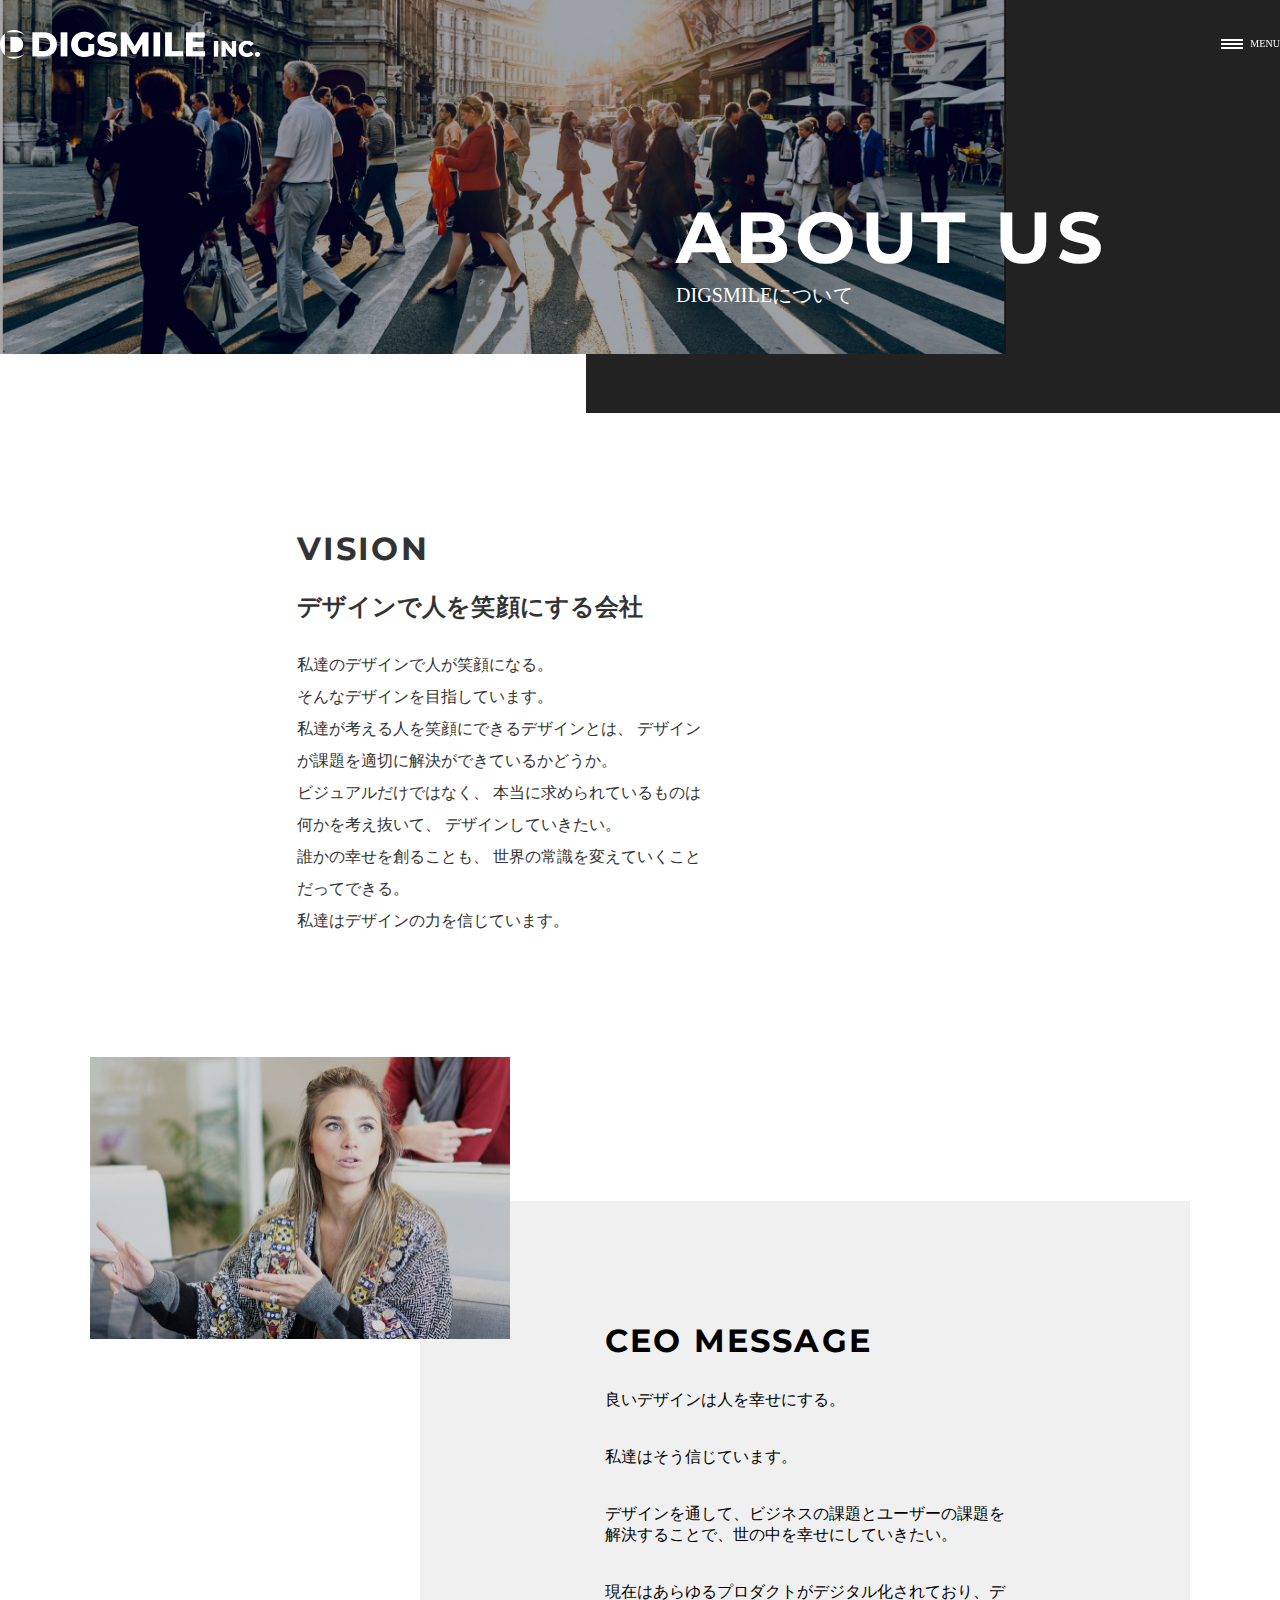
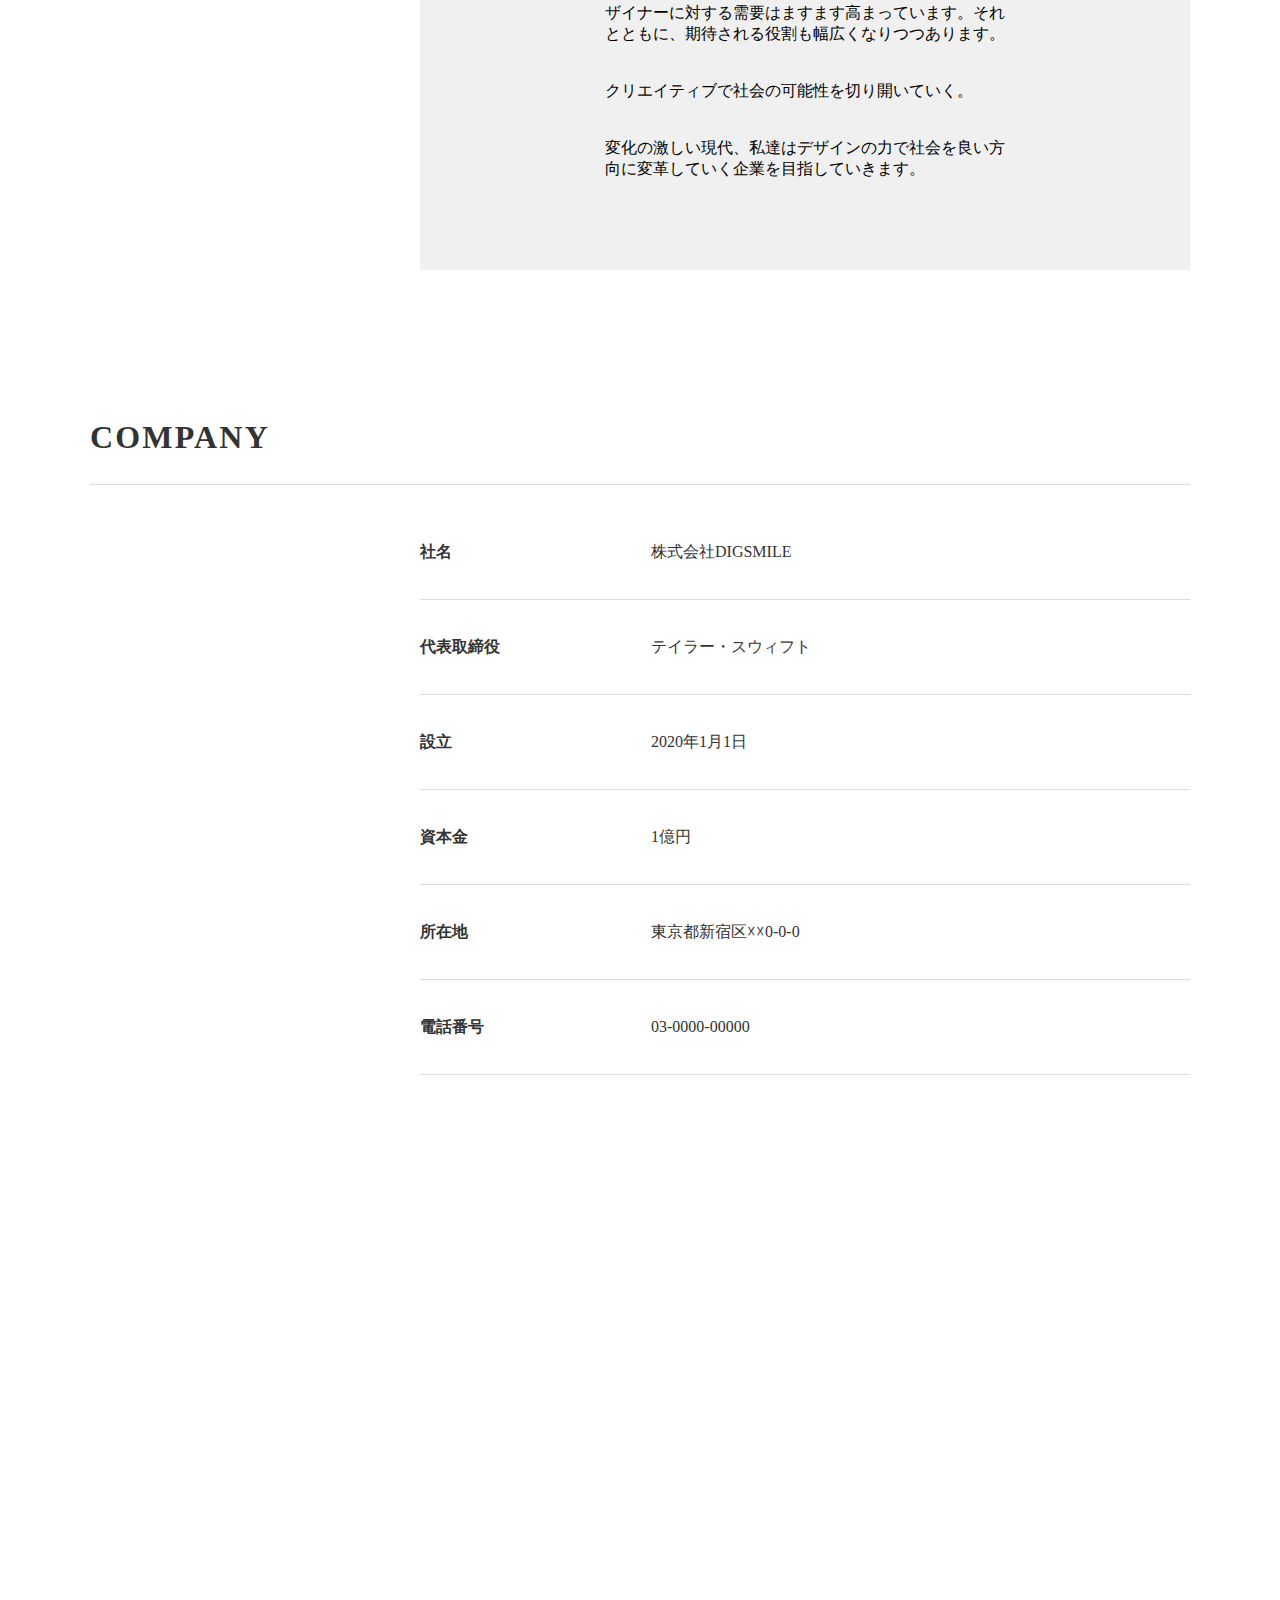
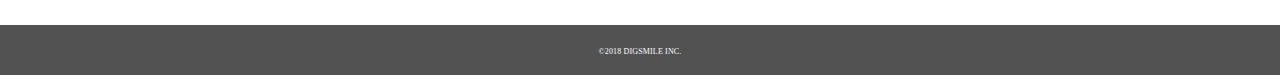
==== html/about.html @ 78038f66 "googlemap レスポンシブ 化" ====
<!DOCTYPE html>
<html lang="ja">
<head>
  <meta charset="UTF-8">
  <meta http-equiv="X-UA-Compatible" content="IE=edge">
  <meta name="viewport" content="width=device-width, initial-scale=1">
  <title>Portfolio_3 - About us</title>
  <link rel="preconnect" href="https://fonts.gstatic.com">
  <link href="https://fonts.googleapis.com/css2?family=Montserrat:wght@500;700;800&family=Noto+Sans&family=Noto+Sans+JP:wght@400;700&display=swap" rel="stylesheet">
  <link rel="stylesheet" href="https://unpkg.com/ress/dist/ress.min.css">
  <link rel="stylesheet" type="text/css" href="/css/style.css">
</head>
<body>
  <header class="header__wrapper">
    <div class="header__inner">
      <a href="#">
        <h1 class="header__logo">
          <img src="/img/site-logo@2x.png" alt="メインロゴの画像">
        </h1>
      </a>
      <!-- //header__logo -->
      <div class="menu__wrapper">
        <div class="menu">
          <span class="bar bar__top"></span>
          <span class="bar bar__mid"></span>
          <span class="bar bar__bottom"></span>
        </div>
        <!-- //menu -->
        <p class="menu__text">
          MENU
        </p>
        <!-- //menu__text -->
      </div>
      <!-- //menu__wrapper -->
      <nav class="header__nav">
        <div class="header__logo__img">
          <img src="/img/home_img/グループ 8@2x.png" alt="メインロゴの画像">
        </div>
        <!-- //header__logo__img -->
        <ul class="header__list">
          <li class="header__item"><a href="#">ABOUT US</a></li>
          <li class="header__item"><a href="#">WORKS</a></li>
          <li class="header__item"><a href="#">CULTURE</a></li>
          <li class="header__item"><a href="#">TOPICS</a></li>
          <li class="header__item"><a href="#">CONTACT</a></li>
        </ul>
        <!-- //header__list -->
      </nav>
      <!-- //header__nav -->
    </div>
    <!-- //header__inner -->
  </header>
  <!-- //header__wrapper -->
  <main class="main">
    <section class="section__wrapper ab__fv__wrapper" id="fv">
      <div class="fv__main__img about_main_img">
        <img src="/img/about_img/heading-img_1@2x.png" alt="サイトメインの画像">
      </div>
      <div class="fv__sub">
        <img src="/img/about_img/長方形 2@2x.png" alt="サイトサブの画像">
      </div>
      <div class="fv__catch about_catch_position">
        <h2 class="fv__catch__title">ABOUT US</h2>
        <p class="ab__fv__text">DIGSMILEについて</p>
      </div>
    </section>    <!-- container max-width: 1100px; -->
    <section class="section__wrapper" id="vision">
      <div class="container">
        <div class="vision__wrapper">
          <h3 class="vision__title">
            VISION
          </h3>
          <p class="vision__sub__title">
            デザインで人を笑顔にする会社
          </p>
          <p class="vision__text">
            私達のデザインで人が笑顔になる。
            <br>
            そんなデザインを目指しています。
            <br>
            私達が考える人を笑顔にできるデザインとは、
            デザインが課題を適切に解決ができているかどうか。
            <br>
            ビジュアルだけではなく、
            本当に求められているものは何かを考え抜いて、
            デザインしていきたい。
            <br>
            誰かの幸せを創ることも、
            世界の常識を変えていくことだってできる。
            <br>
            私達はデザインの力を信じています。
          </p>
        </div>
        
      </div>
    </section>
    <section class="section__wrapper" id="message">
      <div class="container">
        <div class="message__wrapper">
          <div class="ceo__wrapper">
            <div class="ceo__inner">
              <h3 class="content__title">CEO MESSAGE</h3>
              <p class="ceo__text">
                良いデザインは人を幸せにする。
                <br><br>
                <br>
                私達はそう信じています。
                <br><br>
                <br>
                デザインを通して、ビジネスの課題とユーザーの課題を解決することで、世の中を幸せにしていきたい。
                <br><br>
                <br>
                現在はあらゆるプロダクトがデジタル化されており、デザイナーに対する需要はますます高まっています。それとともに、期待される役割も幅広くなりつつあります。
                <br><br>
                <br>
                クリエイティブで社会の可能性を切り開いていく。
                <br><br>
                <br>
                変化の激しい現代、私達はデザインの力で社会を良い方向に変革していく企業を目指していきます。
              </p>
            </div>
            </div>
          <div class="message__img">
            <img src="/img/about_img/ceo-img@2x.png" alt="CEOの画像">
          </div>
        </div>
      </div>
    </section>
    <section class="section__wrapper" id="company">
      <div class="container">
        <div class="company__wrapper">
          <h3 class="company__main__title">COMPANY</h3>
          <dl class="company__list">
            <dt class="company__title">
              社名
            </dt>
            <dd class="company__text">
              株式会社DIGSMILE
            </dd>
            <dt class="company__title">
              代表取締役
            </dt>
            <dd class="company__text">
              テイラー・スウィフト
            </dd>
            <dt class="company__title">
              設立
            </dt>
            <dd class="company__text">
              2020年1月1日
            </dd>
            <dt class="company__title">
              資本金
            </dt>
            <dd class="company__text">
              1億円
            </dd>
            <dt class="company__title">
              所在地
            </dt>
            <dd class="company__text">
              東京都新宿区☓☓0-0-0
            </dd>
            <dt class="company__title">
              電話番号
            </dt>
            <dd class="company__text">
              03-0000-00000
            </dd>
          </dl>
          <!-- //company__list -->
          <div class="company__map">
            <iframe src="https://www.google.com/maps/embed?pb=!1m14!1m12!1m3!1d15947.501957430208!2d139.6895755585573!3d35.689782308641256!2m3!1f0!2f0!3f0!3m2!1i1024!2i768!4f13.1!5e0!3m2!1sja!2sjp!4v1616992074252!5m2!1sja!2sjp" width="1100" height="360" style="border:0;" allowfullscreen="" loading="lazy"></iframe>
          </div>
          <!-- //company__map -->
        </div>
        <!-- //company__wrapper -->
      </div>
    </section>
  </main>
  <!-- //main -->
  <footer class="footer">
    <p class="copyright">
      <small>&copy;2018 DIGSMILE INC.</small>
    </p>
  </footer>
  <!-- //footer -->
  <script src="https://ajax.googleapis.com/ajax/libs/jquery/3.4.1/jquery.min.js"></script>
  <script src="/js/script.js"></script>
</body>
</html>
---- css/style.css ----
@charset "UTF-8";
/*!
* ress.css • v3.0.1
* MIT License
* github.com/filipelinhares/ress
*/
html {
  box-sizing: border-box;
  -webkit-text-size-adjust: 100%;
  word-break: normal;
  tab-size: 4;
}

*, :after, :before {
  background-repeat: no-repeat;
  box-sizing: inherit;
}

:after, :before {
  text-decoration: inherit;
  vertical-align: inherit;
}

* {
  padding: 0;
  margin: 0;
}

hr {
  overflow: visible;
  height: 0;
}

details, main {
  display: block;
}

summary {
  display: list-item;
}

small {
  font-size: 80%;
}

[hidden] {
  display: none;
}

abbr[title] {
  border-bottom: none;
  text-decoration: underline;
  text-decoration: underline dotted;
}

a {
  background-color: transparent;
}

a:active, a:hover {
  outline-width: 0;
}

code, kbd, pre, samp {
  font-family: monospace,monospace;
}

pre {
  font-size: 1em;
}

b, strong {
  font-weight: bolder;
}

sub, sup {
  font-size: 75%;
  line-height: 0;
  position: relative;
  vertical-align: baseline;
}

sub {
  bottom: -.25em;
}

sup {
  top: -.5em;
}

input {
  border-radius: 0;
}

[disabled] {
  cursor: default;
}

[type=number]::-webkit-inner-spin-button, [type=number]::-webkit-outer-spin-button {
  height: auto;
}

[type=search] {
  -webkit-appearance: textfield;
  outline-offset: -2px;
}

[type=search]::-webkit-search-decoration {
  -webkit-appearance: none;
}

textarea {
  overflow: auto;
  resize: vertical;
}

button, input, optgroup, select, textarea {
  font: inherit;
}

optgroup {
  font-weight: 700;
}

button {
  overflow: visible;
}

button, select {
  text-transform: none;
}

[role=button], [type=button], [type=reset], [type=submit], button {
  cursor: pointer;
  color: inherit;
}

[type=button]::-moz-focus-inner, [type=reset]::-moz-focus-inner, [type=submit]::-moz-focus-inner, button::-moz-focus-inner {
  border-style: none;
  padding: 0;
}

[type=button]::-moz-focus-inner, [type=reset]::-moz-focus-inner, [type=submit]::-moz-focus-inner, button:-moz-focusring {
  outline: 1px dotted ButtonText;
}

[type=reset], [type=submit], button, html [type=button] {
  -webkit-appearance: button;
}

button, input, select, textarea {
  background-color: transparent;
  border-style: none;
}

select {
  -moz-appearance: none;
  -webkit-appearance: none;
}

select::-ms-expand {
  display: none;
}

select::-ms-value {
  color: currentColor;
}

legend {
  border: 0;
  color: inherit;
  display: table;
  white-space: normal;
  max-width: 100%;
}

::-webkit-file-upload-button {
  -webkit-appearance: button;
  color: inherit;
  font: inherit;
}

img {
  border-style: none;
}

progress {
  vertical-align: baseline;
}

@media screen {
  [hidden~=screen] {
    display: inherit;
  }
  [hidden~=screen]:not(:active):not(:focus):not(:target) {
    position: absolute !important;
    clip: rect(0 0 0 0) !important;
  }
}

[aria-busy=true] {
  cursor: progress;
}

[aria-controls] {
  cursor: pointer;
}

[aria-disabled] {
  cursor: default;
}

html, body {
  font-size: 100%;
}

a {
  color: #000;
  text-decoration: none;
}

img {
  vertical-align: top;
}

.container {
  max-width: 1100px;
  margin: 0 auto;
}

.section__wrapper {
  position: relative;
}

.btn__img {
  width: 160px;
  height: auto;
}

.btn__img img {
  max-width: 100%;
}

.color__wrapper {
  background-color: #F0F0F0;
}

/* Home Page */
.header__wrapper {
  position: fixed;
  z-index: 3;
  width: 100vw;
  padding: 30px 0;
}

.header__inner {
  display: flex;
  justify-content: space-between;
  align-items: center;
  max-width: 1324px;
  margin: 0 auto;
}

.header__logo {
  width: 260px;
  height: auto;
  display: flex;
}

.header__logo img {
  max-width: 100%;
  object-fit: cover;
}

.fv__text__1 {
  margin-bottom: 8px;
}

.fv__text__2 {
  margin-bottom: 10px;
}

.header__nav {
  display: none;
}

.menu__wrapper {
  display: flex;
  align-items: center;
}

/* ハンバーガーメニュー
--------------------------- */
.menu {
  width: 1.375rem;
  height: 0.625rem;
  position: relative;
  z-index: 3;
  border: none;
  margin-right: 7px;
}

.bar {
  width: 100%;
  height: 2px;
  display: block;
  position: absolute;
  left: 50%;
  transform: translateX(-50%);
  background-color: #fff;
}

.bar__top {
  top: 0px;
}

.bar__mid {
  top: 50%;
  transform: translate(-50%, -50%);
}

.bar__bottom {
  bottom: 0px;
}

.menu__text {
  font-size: 0.625rem;
  color: #fff;
}

/* ハンバーガーメニューの閉じる挙動
------------------------------------------- */
.menu.close .bar__top {
  transform: translate(-50%, 10px) rotate(45deg);
  transition: transform .3s;
}

.menu.close .bar__mid {
  opacity: 0;
  transition: opacity .3s;
}

.menu.close .bar__bottom {
  transform: translate(-50%, -13px) rotate(-45deg);
  transition: transform .3s;
}

/* ------------------------------
SP画面
------------------------------- */
/* font
----------------------------------- */
.menu__text {
  font-family: Montserrat ExtraBold;
  font-size: 10px;
  line-height: 1;
  letter-spacing: 0.005em;
}

@media screen and (max-width: 768px) {
  .header__inner {
    max-width: 708px;
  }
  .header__logo {
    width: 189px;
    height: auto;
    display: flex;
  }
  .header__logo img {
    max-width: 100%;
    object-fit: cover;
  }
}

.fv__wrapper {
  position: relative;
  z-index: 1;
  height: 740px;
}

.fv__main__img {
  position: absolute;
  top: 0;
  left: 0;
  width: 78.6%;
}

.fv__main__img img {
  max-width: 100%;
}

.fv__sub__img {
  width: 54.2%;
  height: 740px;
  margin-left: auto;
}

.fv__sub__img img {
  max-width: 100%;
  height: 100%;
  object-fit: cover;
}

.fv__catch {
  position: absolute;
  top: 22%;
  right: 13.5%;
  color: #FFFFFF;
}

/* font
------------------------ */
.fv__text__1 {
  font-family: 游ゴシック体;
}

.fv__text__2 {
  font-family: Montserrat;
}

.fv__text__1,
.fv__text__2 {
  font-size: 20px;
  font-weight: bold;
  line-height: 0.85;
  letter-spacing: 0em;
}

.fv__catch__title {
  font-size: 72px;
  font-weight: Bold;
  line-height: 1.19444;
  letter-spacing: 0em;
  font-family: 'Montserrat', sans-serif;
}

.about__wrapper {
  height: 627px;
}

.about__main__view {
  position: relative;
  /* section__wrapper 起点 */
  position: absolute;
  top: 120px;
  z-index: 1;
}

.about__inner {
  /* .about__main__viewのrelative 起点 */
  position: absolute;
  top: 110px;
  left: 50px;
  z-index: 1;
  max-width: 590px;
  height: 387px;
  background-color: #FFFFFF;
  opacity: .95;
}

.about__title {
  margin-left: 30px;
}

.btn__about {
  margin-left: 30px;
}

.about__img {
  max-width: 1100px;
  height: auto;
}

.about__img img {
  width: 100%;
  object-fit: cover;
}

.about__text {
  padding: 30px;
}

/* font
------------------------- */
.about__title {
  font-family: Montserrat;
  font-size: 32px;
  font-weight: bold;
  line-height: 2.9375;
  letter-spacing: 0.068em;
}

.about__text {
  font-family: Noto Sans JP;
  font-size: 16px;
  line-height: 2;
  letter-spacing: 0em;
}

.content__title {
  margin-bottom: 30px;
}

.content__wrapper {
  display: flex;
  flex-wrap: wrap;
  align-items: center;
  justify-content: space-between;
}

.content__inner {
  margin: 180px 0 60px;
}

.content__img {
  width: 520px;
  height: auto;
}

.content__img img {
  max-width: 100%;
}

.content__text {
  padding: 30px 0;
}

/* font
------------------------- */
.content__inner {
  color: #333333;
}

.content__title {
  font-family: Montserrat;
  font-size: 32px;
  font-weight: bold;
  line-height: 1.21875;
  letter-spacing: 0.068em;
}

.content__text {
  font-family: 游ゴシック体;
  font-size: 16px;
  line-height: 1;
  letter-spacing: 0em;
}

.topics__wrapper {
  display: flex;
  flex-direction: column;
  padding: 60px 0;
}

.topic__title {
  margin-bottom: 16px;
}

.topic__list {
  min-width: 700px;
  margin-left: auto;
}

.topic__day {
  padding-top: 16px;
}

.topic__text {
  padding: 12px 0 12px;
  margin-bottom: 16px;
  border-bottom: #DDDDDD 1px solid;
}

.btn__topic {
  padding-top: 14px;
  margin-left: auto;
}

/* font
------------------------ */
.topic__day {
  font-family: Montserrat Medium;
  font-size: 10px;
  font-weight: bold;
  line-height: 1;
  letter-spacing: 0.015em;
  color: #CECECE;
}

.topic__text {
  font-family: 游ゴシック体;
  font-size: 14px;
  font-weight: bold;
  line-height: 1;
  letter-spacing: 0.004em;
  color: #333333;
}

.contact__inner {
  display: flex;
  flex-wrap: wrap;
  align-items: center;
  justify-content: space-between;
  padding: 60px 0 120px;
}

.contact__lead {
  max-width: 440px;
}

.contact__img {
  width: 580px;
  height: auto;
}

.contact__img img {
  max-width: 100%;
  object-fit: cover;
}

.btn__contact {
  margin-top: 30px;
}

/* font
----------------------- */
.contact__text {
  font-family: 游ゴシック体 Medium;
  font-size: 16px;
  line-height: 2;
  letter-spacing: 0em;
}

.footer {
  background-color: #525252;
  text-align: center;
}

.copyright {
  padding: 21px 0 19px;
}

/* font
----------------- */
.copyright {
  font-family: Montserrat Medium;
  font-size: 10px;
  line-height: 1;
  letter-spacing: 0.015em;
  color: #FFFFFF;
}

/* About Page */
.about_catch_position {
  margin-top: 11.46vh;
}

.about_main_img {
  max-width: 1100px;
  height: auto;
}

.about_main_img img {
  max-width: 100%;
  object-fit: cover;
}

.fv__sub {
  width: 54.2%;
  height: auto;
  margin-left: auto;
}

.fv__sub img {
  max-width: 100%;
  object-fit: cover;
}

.ab__fv__text {
  margin-top: 5px;
}

.company__map {
  position: relative;
  padding-bottom: 32.73%;
  padding-top: 30px;
  margin: 0 30px;
  height: 0;
  overflow: hidden;
}

.company__map iframe,
.company__map object,
.company__map embed {
  position: absolute;
  top: 0;
  left: 0;
  width: 100%;
  height: 100%;
}

@media screen and (max-width: 768px) {
  .about_catch_position {
    margin-top: 0;
    top: 35.8%;
    right: 12.8%;
  }
  .about_main_img {
    width: 587px;
  }
  .about_main_img img {
    max-width: 100%;
    height: 529px;
    object-fit: cover;
    object-position: 45%;
  }
  .fv__sub {
    width: 52.9%;
    height: auto;
    margin-left: auto;
  }
  .fv__sub img {
    max-width: 100%;
    height: 615px;
    object-fit: cover;
  }
  .company__map {
    padding-bottom: 24.04%;
  }
}

/* font
----------------------------- */
.fv__catch__title {
  font-family: 'Montserrat', sans-serif;
  font-size: 72px;
  font-weight: Bold;
  line-height: 1.19444;
  letter-spacing: 0.063em;
}

.ab__fv__text {
  font-family: Noto Sans JP Bold;
  font-size: 20px;
  line-height: 1;
  letter-spacing: 0.005em;
}

@media screen and (max-width: 768px) {
  .fv__catch__title {
    font-family: 'Montserrat', sans-serif;
    font-size: 52px;
    font-weight: Bold;
    line-height: 1.65385;
    letter-spacing: 0.063em;
  }
  .ab__fv__text {
    font-family: Noto Sans JP Bold;
    font-size: 16px;
    line-height: 1;
    letter-spacing: 0.005em;
  }
}

.vision__wrapper {
  max-width: 415px;
  padding: 120px 0;
  margin-left: 16.143vw;
}

.vision__title {
  margin-bottom: 30px;
}

.vision__sub__title {
  margin-bottom: 30px;
}

/* font
----------------------------- */
.vision__title {
  font-family: Montserrat;
  font-size: 32px;
  font-weight: bold;
  line-height: 1;
  letter-spacing: 0.068em;
  color: #333333;
}

.vision__sub__title {
  font-family: 游ゴシック体;
  font-size: 24px;
  font-weight: bold;
  line-height: 1;
  letter-spacing: 0.005em;
  color: #333333;
}

.vision__text {
  font-family: Noto Sans JP Bold;
  font-size: 16px;
  line-height: 2;
  letter-spacing: 0em;
  color: #333333;
}

.message__wrapper {
  display: flex;
  justify-content: flex-end;
  position: relative;
  padding: 144px 0 120px;
}

.ceo__wrapper {
  width: 770px;
  background-color: #F0F0F0;
  padding: 120px 0 90px;
}

.ceo__inner {
  width: 400px;
  margin: 0 auto;
}

.message__img {
  position: absolute;
  top: 0;
  left: 0;
  width: 420px;
}

.message__img img {
  max-width: 100%;
}

/* font
-------------------- */
.company__wrapper {
  display: flex;
  flex-direction: column;
  padding-bottom: 120px;
}

.company__main__title {
  margin-bottom: 20px;
  border-bottom: 1px solid #DDDDDD;
}

.company__list {
  display: flex;
  flex-wrap: wrap;
  align-items: center;
  max-width: 70%;
  margin-left: 30%;
}

.company__title {
  width: 30%;
}

.company__text {
  width: 70%;
}

.company__text,
.company__title {
  border-bottom: 1px solid #DDDDDD;
}

.company__map {
  margin-top: 40px;
}

/* font
----------------------- */
.company__main__title {
  font-family: Montserrat ExtraBold;
  font-size: 32px;
  line-height: 2.9375;
  letter-spacing: 0.068em;
  color: #333333;
}

.company__title {
  font-family: 游ゴシック体;
  font-size: 16px;
  font-weight: bold;
  line-height: 5.875;
  letter-spacing: 0em;
  color: #333333;
}

.company__text {
  font-family: 游ゴシック体;
  font-size: 16px;
  line-height: 5.875;
  letter-spacing: 0em;
  color: #333333;
}

.contact__form__wrapper {
  padding: 120px 0;
}

.contact__form__inner {
  max-width: 700px;
  margin: 0 auto;
}

.contact__form__text {
  margin-bottom: 55px;
}

.radio__main__title {
  display: block;
  margin-bottom: 20px;
}

.radio__item {
  margin-right: 50px;
}

.radio__check {
  margin-right: 10px;
}

.form__controll {
  margin-top: 45px;
}

.form__text,
.form__textarea {
  width: 100%;
  margin-top: 10px;
  border: 1px solid #333333;
}

.form__text {
  padding: 8px;
}

.form__textarea {
  padding: 9px;
  resize: none;
}

.privacy__check__wrapper {
  display: flex;
  align-items: center;
  justify-content: center;
  margin: 43px 0 40px;
}

.praivacy__lead {
  border: 1px solid #333333;
  height: 252px;
  overflow: scroll;
  padding: 10px;
  margin-top: 10px;
}

.privacy__check {
  margin-left: 10px;
}

.btn {
  display: block;
  width: 160px;
  margin: 0 auto;
  background-color: #000000;
}

.badge {
  padding: 3px 5px;
  margin-left: 10px;
  background-color: #333333;
}

/* font
------------------------- */
.contact__form__text {
  font-family: Noto Sans JP;
  font-size: 16px;
  line-height: 1.5;
  letter-spacing: 0.004em;
  color: #333333;
}

.radio__title {
  font-family: 游ゴシック体 Medium;
  font-size: 16px;
  line-height: 1;
  letter-spacing: 0.016em;
  color: #333333;
}

.radio__main__title,
.form__title {
  font-family: Noto Sans JP Bold;
  font-size: 16px;
  line-height: 1;
  letter-spacing: 0.004em;
  color: #333333;
}

.privacy__title {
  font-family: Montserrat ExtraBold;
  font-size: 16px;
  line-height: 1;
  letter-spacing: 0.004em;
}

.form__text,
.form__textarea {
  font-family: Noto Sans JP;
  font-size: 16px;
  line-height: 1;
  letter-spacing: 0.004em;
  color: #333333;
}

.form__btn {
  font-family: Montserrat Medium;
  font-size: 14px;
  font-weight: bold;
  line-height: 2.28571;
  letter-spacing: 0.015em;
  color: #FFFFFF;
}

.badge {
  font-family: Noto Sans JP Bold;
  font-size: 12px;
  line-height: 1;
  letter-spacing: 0.004em;
  color: #FFFFFF;
}

@media screen and (max-width: 768px) {
  .contact_main_img {
    width: 578px;
    height: auto;
  }
  .contact_main_img img {
    max-width: 100%;
    height: 529px;
    object-fit: cover;
    object-position: 47%;
  }
}
/*# sourceMappingURL=style.css.map */
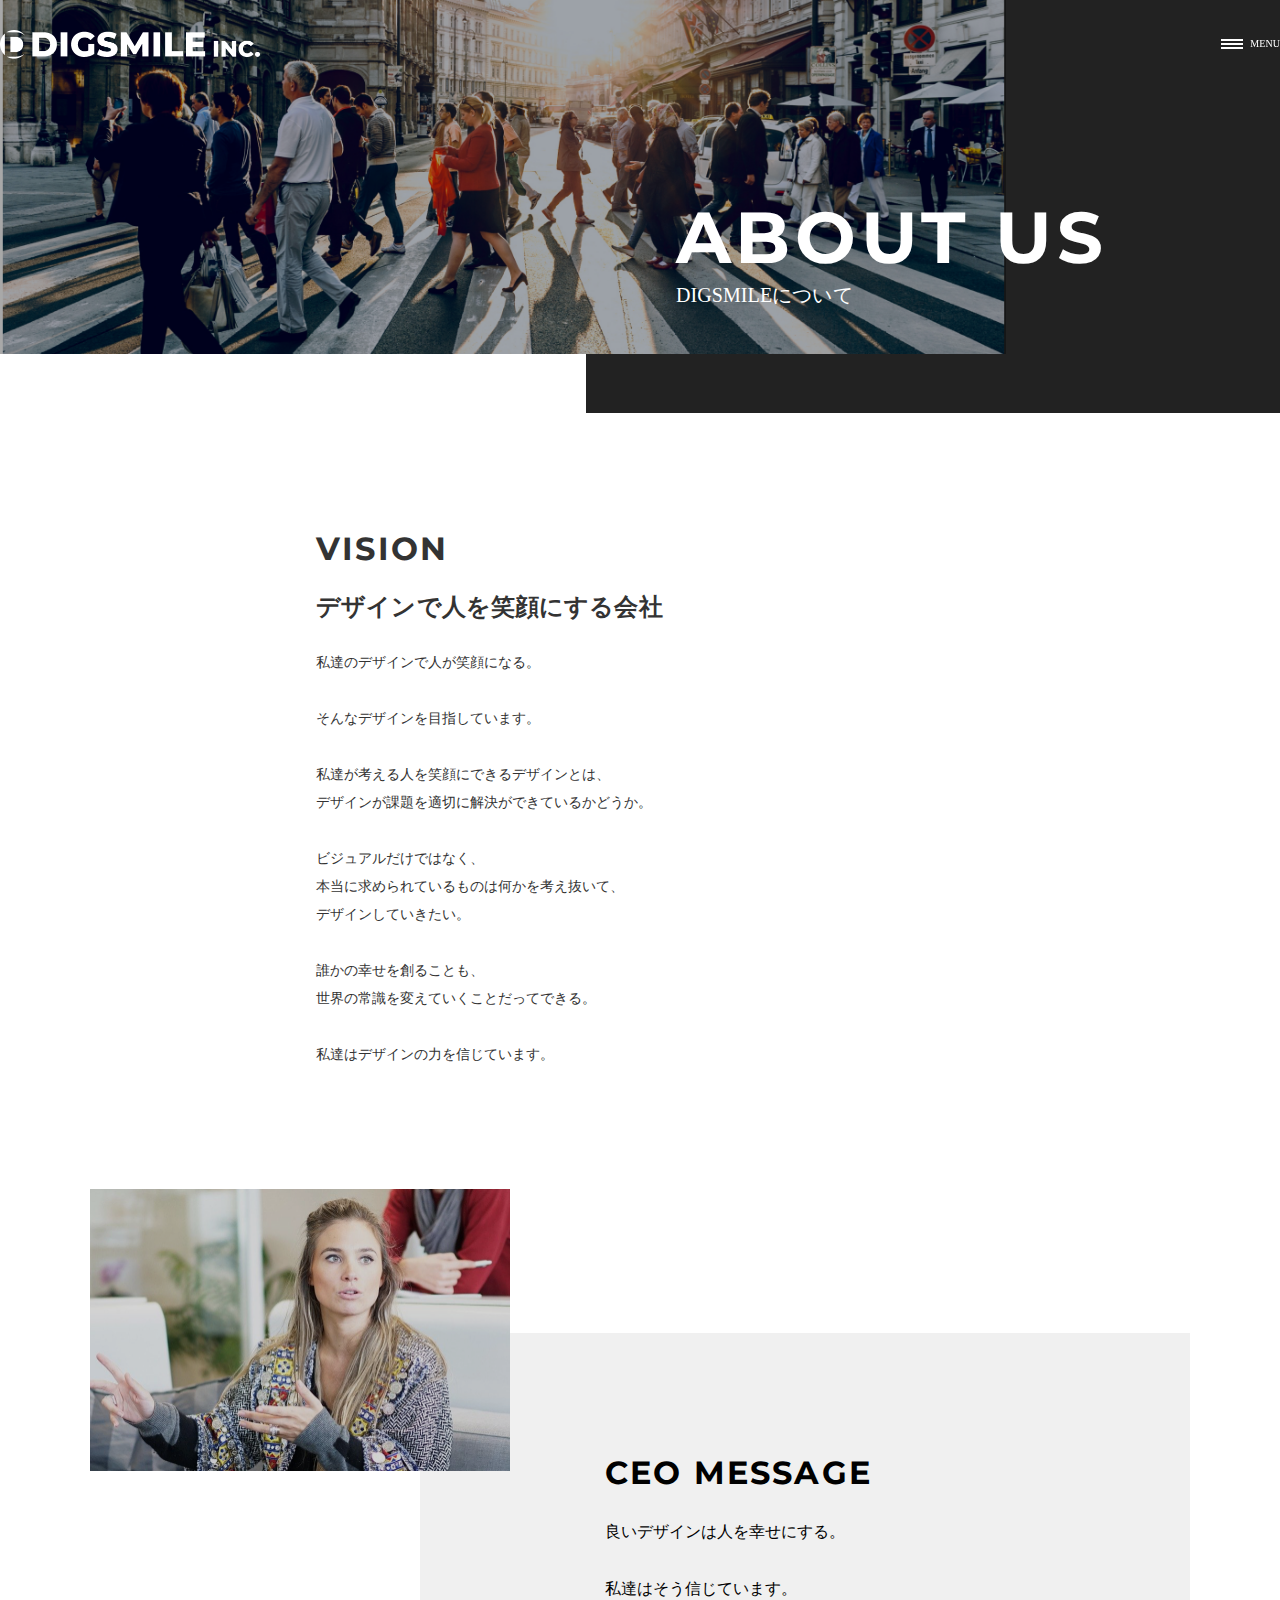
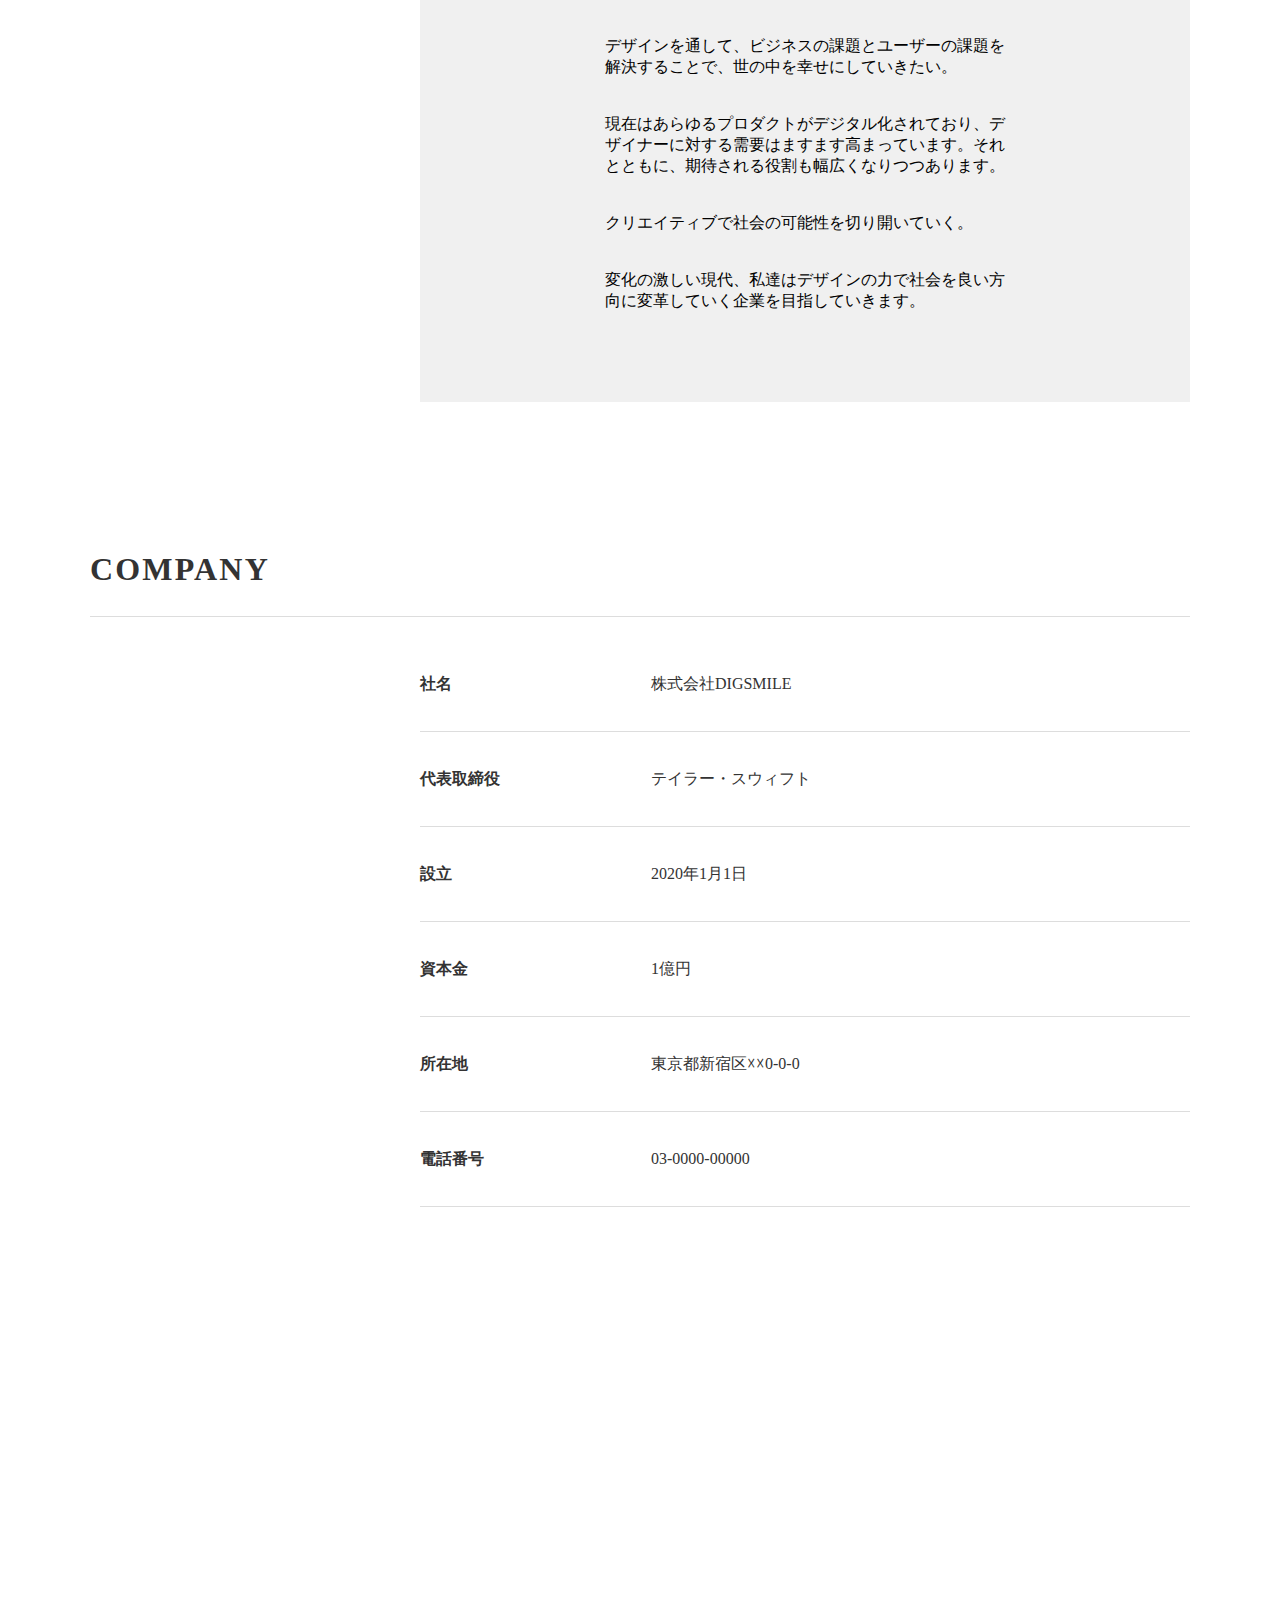
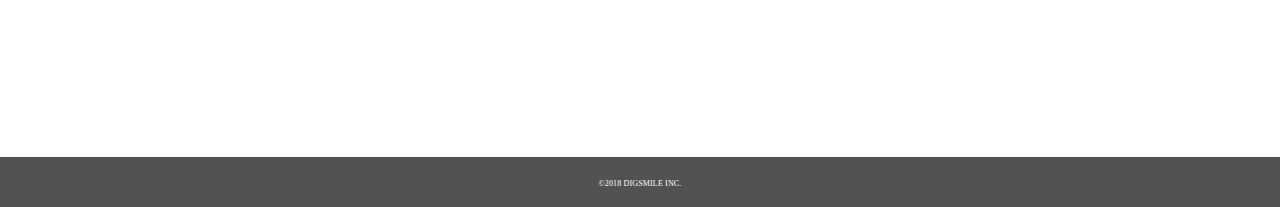
==== commit b9c8a5d4: "_abouVision.scss のレスポンシブ 化" ====
--- a/html/about.html
+++ b/html/about.html
@@ -75,19 +75,19 @@
           </p>
           <p class="vision__text">
             私達のデザインで人が笑顔になる。
-            <br>
+            <br><br>
             そんなデザインを目指しています。
-            <br>
-            私達が考える人を笑顔にできるデザインとは、
+            <br><br>
+            私達が考える人を笑顔にできるデザインとは、<br>
             デザインが課題を適切に解決ができているかどうか。
-            <br>
-            ビジュアルだけではなく、
-            本当に求められているものは何かを考え抜いて、
+            <br><br>
+            ビジュアルだけではなく、<br>
+            本当に求められているものは何かを考え抜いて、<br>
             デザインしていきたい。
-            <br>
-            誰かの幸せを創ることも、
+            <br><br>
+            誰かの幸せを創ることも、<br>
             世界の常識を変えていくことだってできる。
-            <br>
+            <br><br>
             私達はデザインの力を信じています。
           </p>
         </div>
--- a/css/style.css
+++ b/css/style.css
@@ -765,7 +765,7 @@
 .vision__wrapper {
   max-width: 415px;
   padding: 120px 0;
-  margin-left: 16.143vw;
+  margin-left: 20.55%;
 }
 
 .vision__title {
@@ -774,6 +774,12 @@
 
 .vision__sub__title {
   margin-bottom: 30px;
+}
+
+@media screen and (max-width: 768px) {
+  .vision__wrapper {
+    margin-left: 19.54%;
+  }
 }
 
 /* font
@@ -798,7 +804,7 @@
 
 .vision__text {
   font-family: Noto Sans JP Bold;
-  font-size: 16px;
+  font-size: 14px;
   line-height: 2;
   letter-spacing: 0em;
   color: #333333;
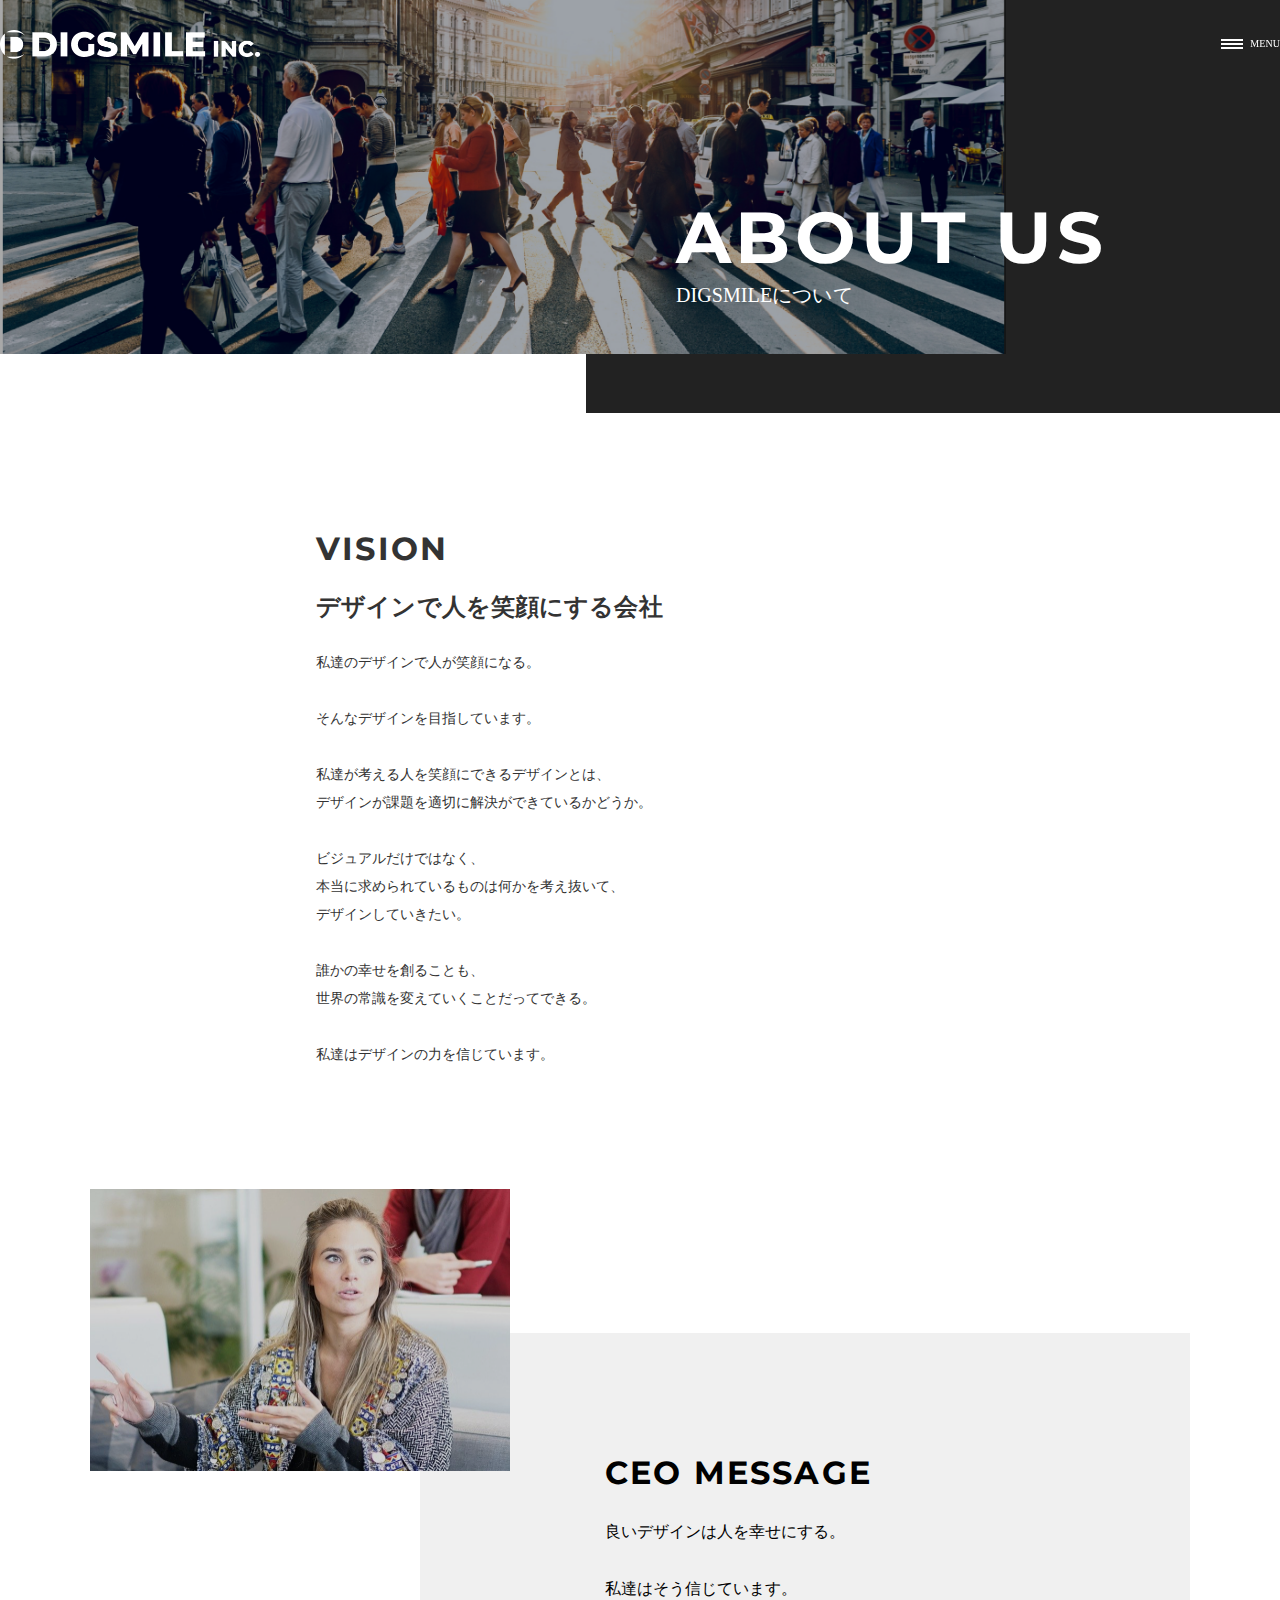
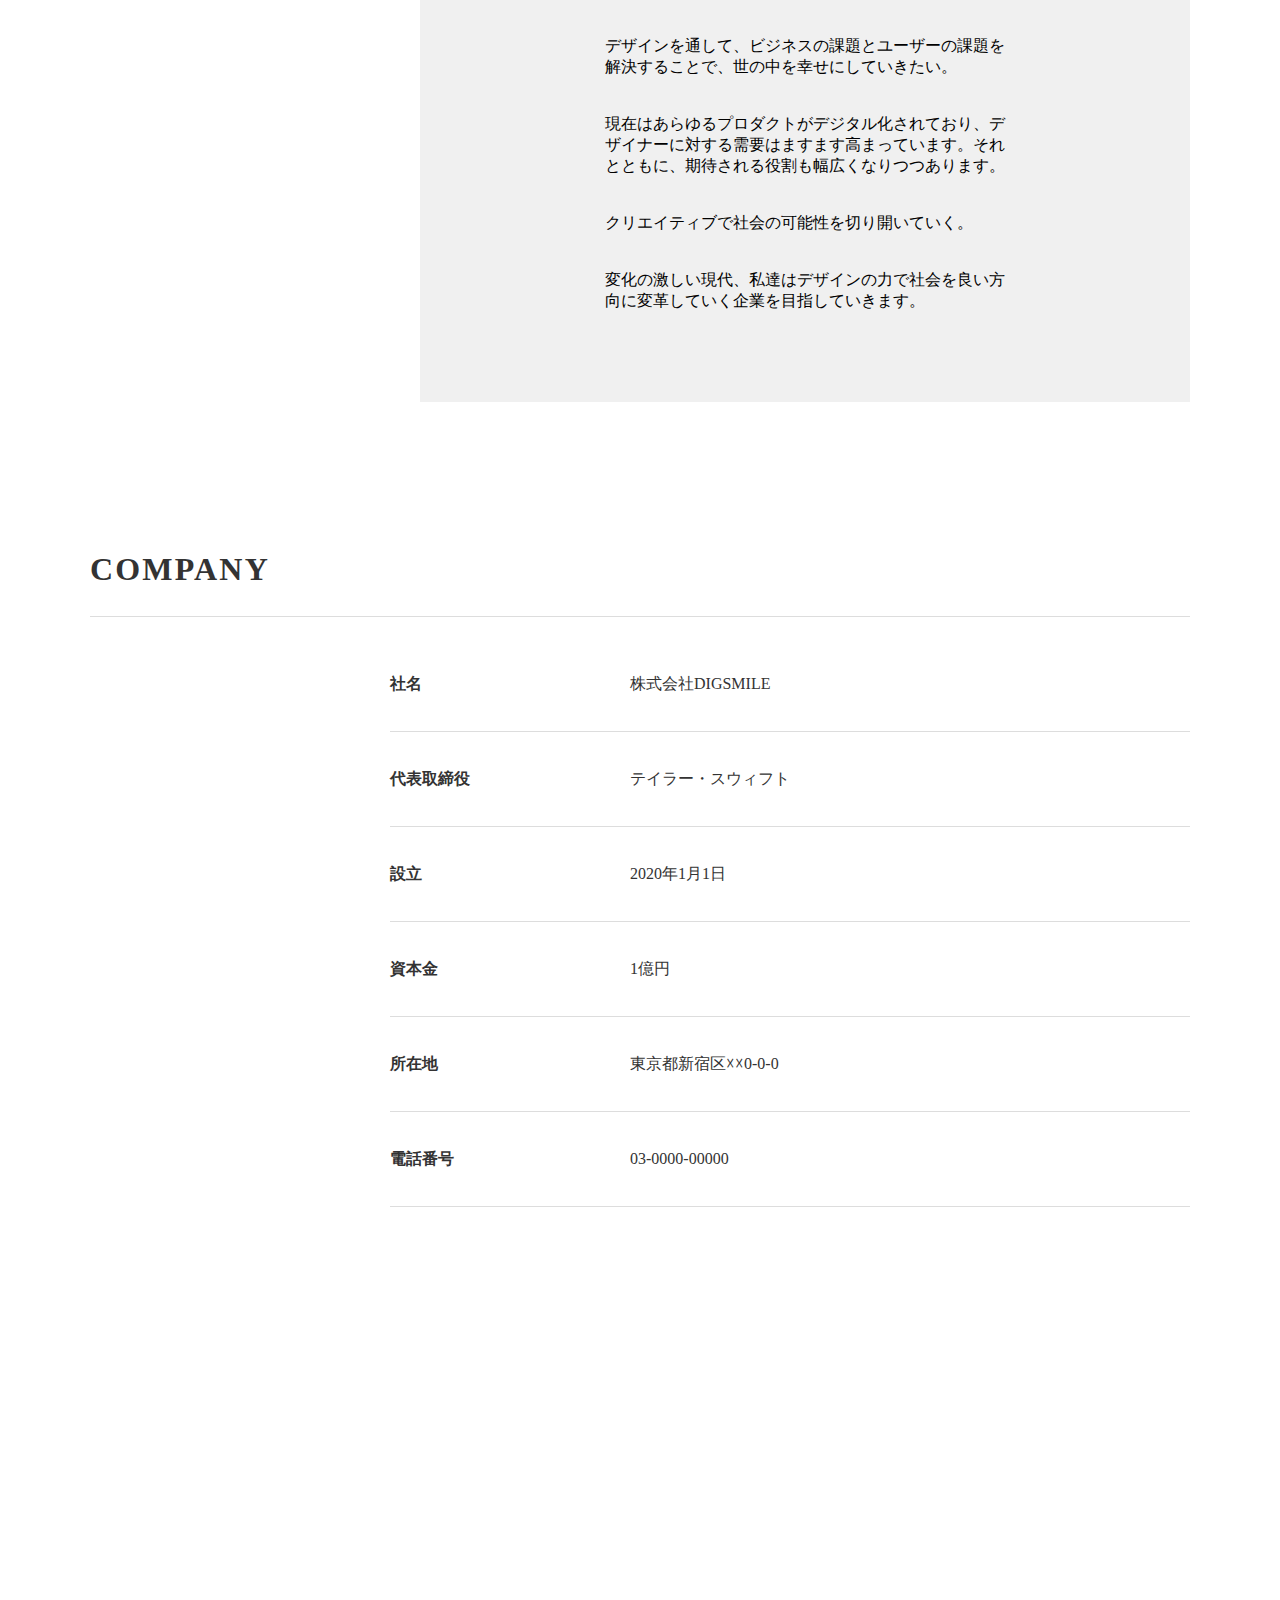
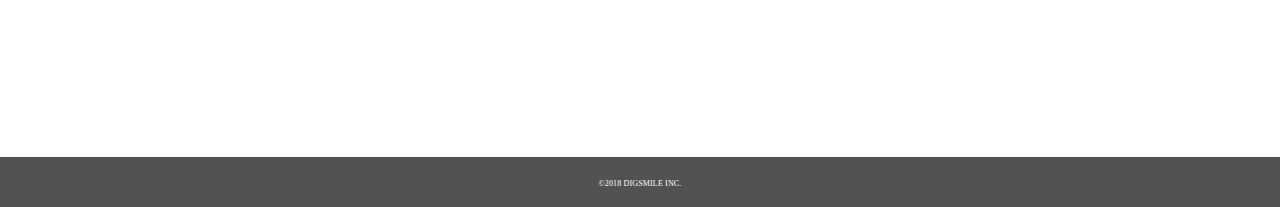
==== commit 7edd3d29: "index.html  修正" ====
--- a/html/about.html
+++ b/html/about.html
@@ -60,7 +60,7 @@
         <img src="/img/about_img/長方形 2@2x.png" alt="サイトサブの画像">
       </div>
       <div class="fv__catch about_catch_position">
-        <h2 class="fv__catch__title">ABOUT US</h2>
+        <h2 class="fv__catch__title fv__catch__about">ABOUT US</h2>
         <p class="ab__fv__text">DIGSMILEについて</p>
       </div>
     </section>    <!-- container max-width: 1100px; -->
--- a/css/style.css
+++ b/css/style.css
@@ -245,6 +245,13 @@
   background-color: #F0F0F0;
 }
 
+@media screen and (max-width: 768px) {
+  .container {
+    max-width: 708px;
+    margin: 0 auto;
+  }
+}
+
 /* Home Page */
 .header__wrapper {
   position: fixed;
@@ -383,10 +390,12 @@
   top: 0;
   left: 0;
   width: 78.6%;
+  height: auto;
 }
 
 .fv__main__img img {
   max-width: 100%;
+  object-fit: cover;
 }
 
 .fv__sub__img {
@@ -406,6 +415,40 @@
   top: 22%;
   right: 13.5%;
   color: #FFFFFF;
+}
+
+/* --------------------------------------
+レスポンシブ max-width: 768px; 
+----------------------------------------*/
+@media screen and (max-width: 768px) {
+  .fv__main__img {
+    position: absolute;
+    top: 0;
+    left: 0;
+    width: 600px;
+    height: auto;
+  }
+  .fv__main__img img {
+    max-width: 100%;
+    height: 890px;
+    object-fit: cover;
+  }
+  .fv__sub__img {
+    width: 562px;
+    height: auto;
+    margin-left: auto;
+  }
+  .fv__sub__img img {
+    max-width: 100%;
+    height: 1024px;
+    object-fit: cover;
+  }
+  .fv__catch__home {
+    position: absolute;
+    top: 333px;
+    right: 80px;
+    color: #FFFFFF;
+  }
 }
 
 /* font
@@ -432,6 +475,18 @@
   line-height: 1.19444;
   letter-spacing: 0em;
   font-family: 'Montserrat', sans-serif;
+}
+
+/* --------------------------------------
+レスポンシブ max-width: 768px; 
+----------------------------------------*/
+@media screen and (max-width: 768px) {
+  .catch__home__title {
+    font-size: 56px;
+    font-weight: Bold;
+    line-height: 0.94643;
+    letter-spacing: 0.063em;
+  }
 }
 
 .about__wrapper {
@@ -480,6 +535,19 @@
   padding: 30px;
 }
 
+/* --------------------------------------
+レスポンシブ max-width: 768px; 
+----------------------------------------*/
+@media screen and (max-width: 768px) {
+  .about__main__view {
+    position: relative;
+    /* section__wrapper 起点 */
+    position: absolute;
+    top: 120px;
+    z-index: 1;
+  }
+}
+
 /* font
 ------------------------- */
 .about__title {
@@ -506,10 +574,11 @@
   flex-wrap: wrap;
   align-items: center;
   justify-content: space-between;
+  padding-top: 180px;
 }
 
 .content__inner {
-  margin: 180px 0 60px;
+  margin-bottom: 60px;
 }
 
 .content__img {
@@ -553,7 +622,7 @@
 }
 
 .topic__title {
-  margin-bottom: 16px;
+  margin-bottom: 30px;
 }
 
 .topic__list {
@@ -561,18 +630,13 @@
   margin-left: auto;
 }
 
-.topic__day {
-  padding-top: 16px;
-}
-
 .topic__text {
   padding: 12px 0 12px;
-  margin-bottom: 16px;
+  margin-bottom: 30px;
   border-bottom: #DDDDDD 1px solid;
 }
 
 .btn__topic {
-  padding-top: 14px;
   margin-left: auto;
 }
 
@@ -684,7 +748,6 @@
   position: relative;
   padding-bottom: 32.73%;
   padding-top: 30px;
-  margin: 0 30px;
   height: 0;
   overflow: hidden;
 }
@@ -731,7 +794,7 @@
 
 /* font
 ----------------------------- */
-.fv__catch__title {
+.fv__catch__about {
   font-family: 'Montserrat', sans-serif;
   font-size: 72px;
   font-weight: Bold;
@@ -747,7 +810,7 @@
 }
 
 @media screen and (max-width: 768px) {
-  .fv__catch__title {
+  .fv__catch__about {
     font-family: 'Montserrat', sans-serif;
     font-size: 52px;
     font-weight: Bold;
@@ -778,7 +841,7 @@
 
 @media screen and (max-width: 768px) {
   .vision__wrapper {
-    margin-left: 19.54%;
+    margin-left: 16.95%;
   }
 }
 
@@ -833,14 +896,34 @@
   top: 0;
   left: 0;
   width: 420px;
+  height: auto;
 }
 
 .message__img img {
   max-width: 100%;
 }
 
-/* font
--------------------- */
+@media screen and (max-width: 768px) {
+  .message__img {
+    position: absolute;
+    top: 0;
+    left: 0;
+    width: 320px;
+    height: auto;
+  }
+  .message__img img {
+    max-width: 100%;
+  }
+  .ceo__wrapper {
+    max-width: 494px;
+    padding: 109px 0 78px;
+  }
+  .ceo__inner {
+    max-width: 415px;
+    margin: 0 auto;
+  }
+}
+
 .company__wrapper {
   display: flex;
   flex-direction: column;
@@ -856,8 +939,8 @@
   display: flex;
   flex-wrap: wrap;
   align-items: center;
-  max-width: 70%;
-  margin-left: 30%;
+  max-width: 800px;
+  margin-left: auto;
 }
 
 .company__title {
@@ -875,6 +958,15 @@
 
 .company__map {
   margin-top: 40px;
+}
+
+@media screen and (max-width: 768px) {
+  .company__wrapper {
+    padding: 80px 0;
+  }
+  .company__list {
+    max-width: 678px;
+  }
 }
 
 /* font
@@ -904,6 +996,18 @@
   color: #333333;
 }
 
+/* --------------------------------------
+レスポンシブ max-width: 768px; 
+----------------------------------------*/
+@media screen and (max-width: 768px) {
+  .company__title,
+  .company__text {
+    font-size: 16px;
+    line-height: 3.5;
+    letter-spacing: 0em;
+  }
+}
+
 .contact__form__wrapper {
   padding: 120px 0;
 }
@@ -972,8 +1076,11 @@
 .btn {
   display: block;
   width: 160px;
+  background-color: #000000;
+}
+
+.form__btn {
   margin: 0 auto;
-  background-color: #000000;
 }
 
 .badge {
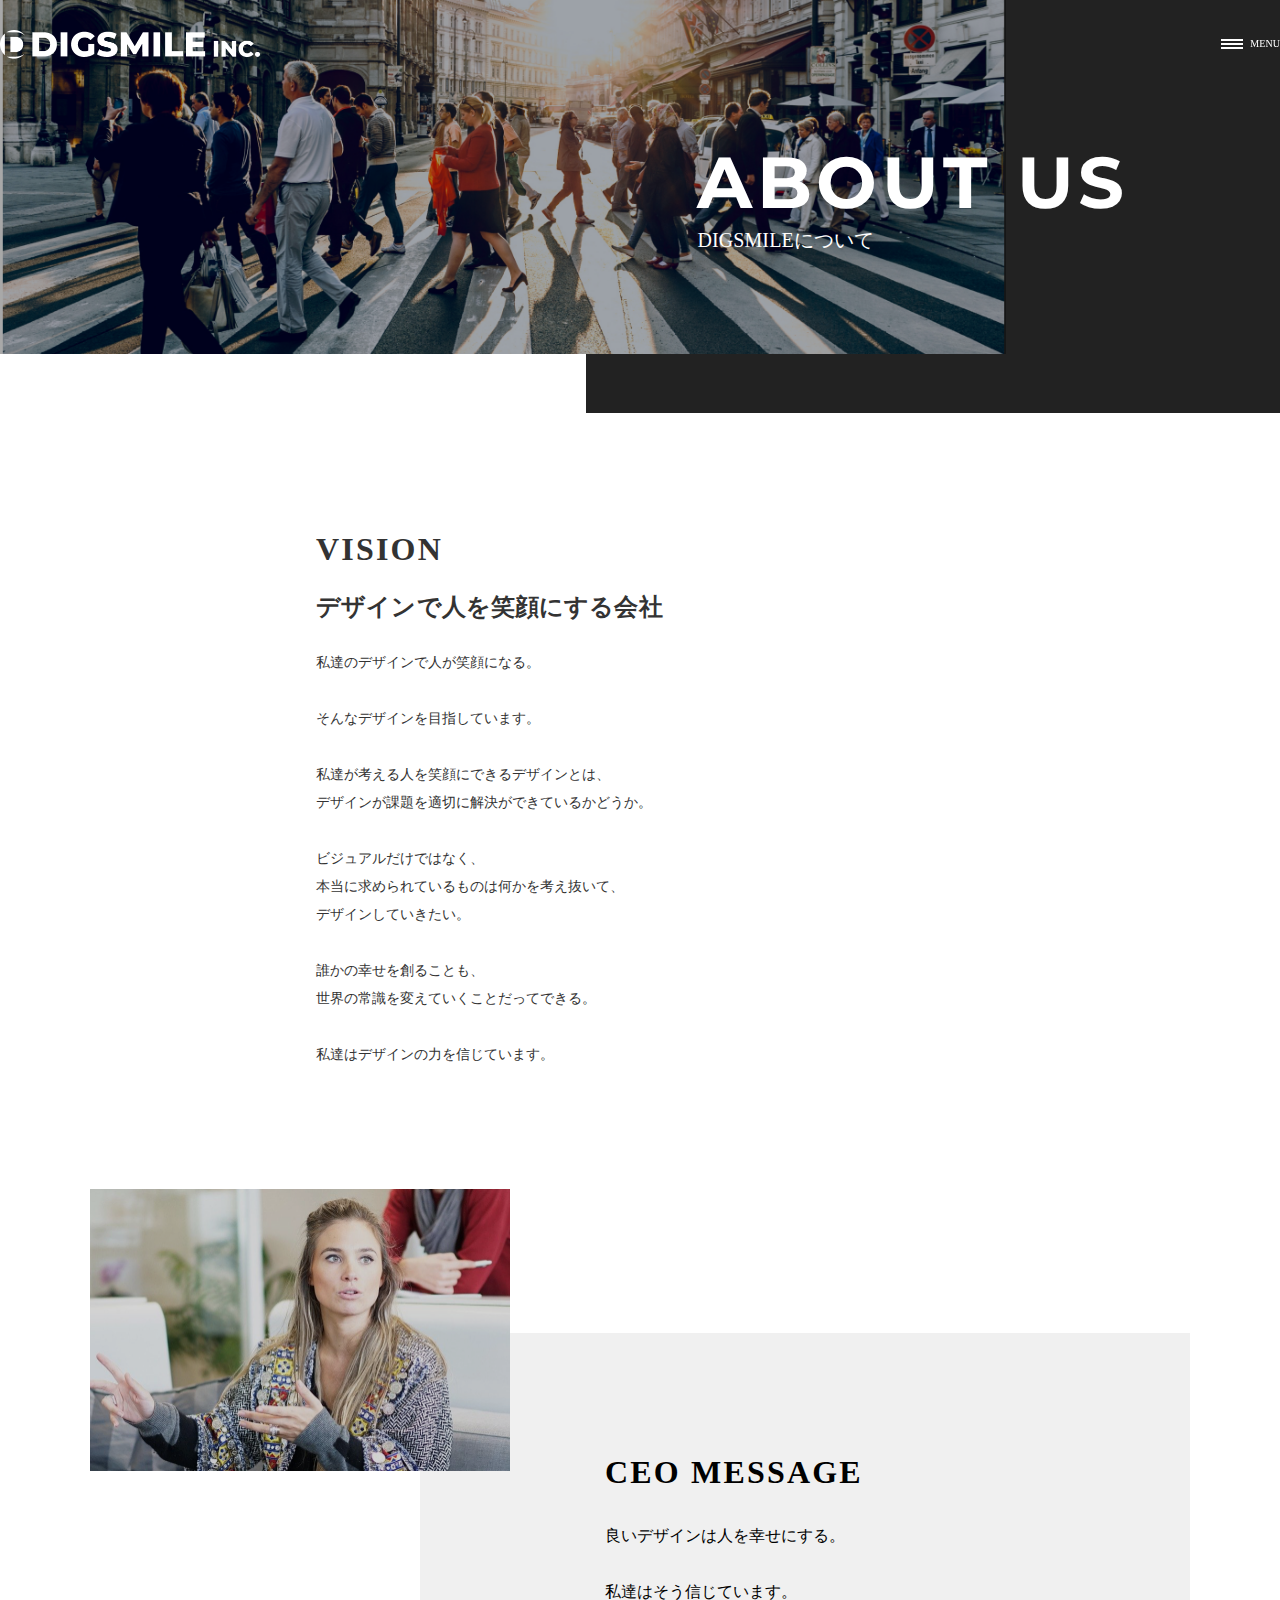
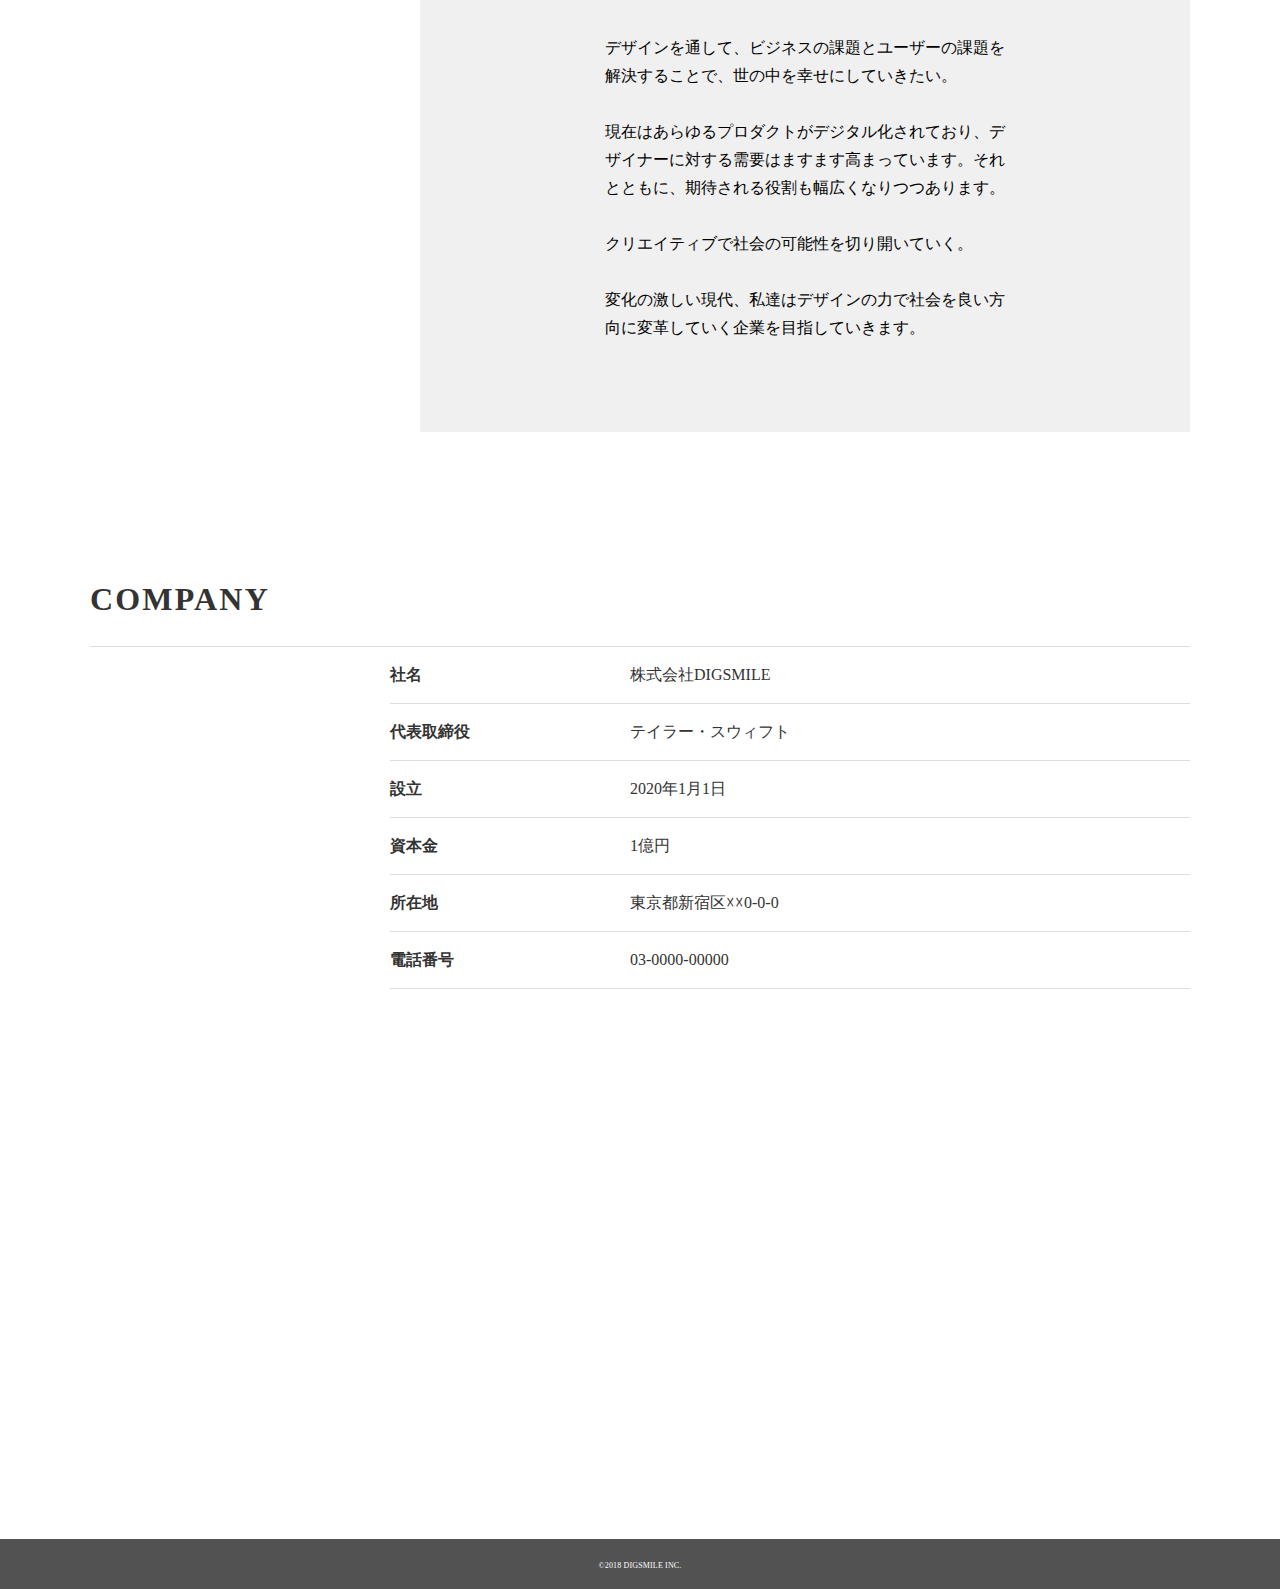
==== commit c4ef6f69: "レスポンシブ　about 途中" ====
--- a/html/about.html
+++ b/html/about.html
@@ -56,7 +56,7 @@
       <div class="fv__main__img about_main_img">
         <img src="/img/about_img/heading-img_1@2x.png" alt="サイトメインの画像">
       </div>
-      <div class="fv__sub">
+      <div class="fv__sub about_sub_img">
         <img src="/img/about_img/長方形 2@2x.png" alt="サイトサブの画像">
       </div>
       <div class="fv__catch about_catch_position">
@@ -102,20 +102,16 @@
               <h3 class="content__title">CEO MESSAGE</h3>
               <p class="ceo__text">
                 良いデザインは人を幸せにする。
-                <br><br>
+                <br>
                 <br>
                 私達はそう信じています。
                 <br><br>
-                <br>
                 デザインを通して、ビジネスの課題とユーザーの課題を解決することで、世の中を幸せにしていきたい。
                 <br><br>
-                <br>
                 現在はあらゆるプロダクトがデジタル化されており、デザイナーに対する需要はますます高まっています。それとともに、期待される役割も幅広くなりつつあります。
                 <br><br>
-                <br>
                 クリエイティブで社会の可能性を切り開いていく。
                 <br><br>
-                <br>
                 変化の激しい現代、私達はデザインの力で社会を良い方向に変革していく企業を目指していきます。
               </p>
             </div>
--- a/css/style.css
+++ b/css/style.css
@@ -224,8 +224,10 @@
 }
 
 .container {
+  box-sizing: content-box;
   max-width: 1100px;
   margin: 0 auto;
+  padding: 0 30px;
 }
 
 .section__wrapper {
@@ -249,6 +251,17 @@
   .container {
     max-width: 708px;
     margin: 0 auto;
+  }
+}
+
+/* --------------------------------------
+レスポンシブ max-width: 365px; 
+----------------------------------------*/
+@media screen and (max-width: 375px) {
+  .container {
+    max-width: 345px;
+    margin: 0 auto;
+    padding: 0 15px;
   }
 }
 
@@ -256,7 +269,7 @@
 .header__wrapper {
   position: fixed;
   z-index: 3;
-  width: 100vw;
+  width: 100%;
   padding: 30px 0;
 }
 
@@ -382,7 +395,7 @@
 .fv__wrapper {
   position: relative;
   z-index: 1;
-  height: 740px;
+  height: auto;
 }
 
 .fv__main__img {
@@ -410,7 +423,7 @@
   object-fit: cover;
 }
 
-.fv__catch {
+.fv__catch__home {
   position: absolute;
   top: 22%;
   right: 13.5%;
@@ -451,6 +464,36 @@
   }
 }
 
+/* --------------------------------------
+レスポンシブ max-width: 368px; 
+----------------------------------------*/
+@media screen and (max-width: 375px) {
+  .fv__catch__home {
+    position: absolute;
+    top: 258px;
+    right: 20px;
+  }
+  .fv__main__img {
+    width: 287px;
+    height: auto;
+  }
+  .fv__main__img img {
+    max-width: 100%;
+    height: 580px;
+    object-fit: cover;
+  }
+  .fv__sub__img {
+    width: 283px;
+    height: 667px;
+    margin-left: auto;
+  }
+  .fv__sub__img img {
+    max-width: 100%;
+    height: 100%;
+    object-fit: cover;
+  }
+}
+
 /* font
 ------------------------ */
 .fv__text__1 {
@@ -467,6 +510,7 @@
   font-weight: bold;
   line-height: 0.85;
   letter-spacing: 0em;
+  color: #FFFFFF;
 }
 
 .fv__catch__title {
@@ -475,6 +519,7 @@
   line-height: 1.19444;
   letter-spacing: 0em;
   font-family: 'Montserrat', sans-serif;
+  color: #FFFFFF;
 }
 
 /* --------------------------------------
@@ -487,38 +532,47 @@
     line-height: 0.94643;
     letter-spacing: 0.063em;
   }
+  .fv__text__1,
+  .fv__text__2 {
+    font-size: 16px;
+    font-weight: bold;
+    line-height: 0.5625;
+    letter-spacing: 0.063em;
+  }
 }
 
 .about__wrapper {
+  max-width: 1100px;
+  margin: 0 auto;
   height: 627px;
+  position: relative;
 }
 
 .about__main__view {
-  position: relative;
-  /* section__wrapper 起点 */
   position: absolute;
   top: 120px;
   z-index: 1;
+  background: url(/img/home_img/about-img@2x.png) no-repeat center/cover;
+  max-width: 1100px;
+  width: 100%;
+  height: auto;
+  padding: 110px 50px;
+  object-fit: cover;
+  display: flex;
+  align-items: center;
+  justify-content: start;
 }
 
 .about__inner {
-  /* .about__main__viewのrelative 起点 */
-  position: absolute;
-  top: 110px;
-  left: 50px;
-  z-index: 1;
+  height: auto;
   max-width: 590px;
-  height: 387px;
   background-color: #FFFFFF;
   opacity: .95;
-}
-
-.about__title {
-  margin-left: 30px;
-}
-
-.btn__about {
-  margin-left: 30px;
+  padding: 50px 30px;
+}
+
+.about__text {
+  padding: 30px 0;
 }
 
 .about__img {
@@ -531,30 +585,52 @@
   object-fit: cover;
 }
 
-.about__text {
-  padding: 30px;
-}
-
 /* --------------------------------------
 レスポンシブ max-width: 768px; 
 ----------------------------------------*/
 @media screen and (max-width: 768px) {
+  .about__wrapper {
+    padding-top: 80px;
+    height: auto;
+  }
   .about__main__view {
-    position: relative;
-    /* section__wrapper 起点 */
-    position: absolute;
-    top: 120px;
-    z-index: 1;
+    height: auto;
+    position: static;
+    padding: 60px 0;
+    display: flex;
+    align-items: center;
+    justify-content: center;
+  }
+  .about__inner {
+    margin: 0;
+    padding: 40px 30px;
+  }
+}
+
+/* --------------------------------------
+レスポンシブ max-width: 368px; 
+----------------------------------------*/
+@media screen and (max-width: 375px) {
+  .about__inner {
+    height: auto;
+    width: 345px;
+    padding: 50px 15px 50px 30px;
+    display: flex;
+    flex-direction: column;
+  }
+  .about__text {
+    max-width: 300px;
+    height: auto;
   }
 }
 
 /* font
 ------------------------- */
 .about__title {
-  font-family: Montserrat;
+  font-family: Montserrat ExtraBold;
   font-size: 32px;
   font-weight: bold;
-  line-height: 2.9375;
+  line-height: 1;
   letter-spacing: 0.068em;
 }
 
@@ -563,6 +639,32 @@
   font-size: 16px;
   line-height: 2;
   letter-spacing: 0em;
+}
+
+/* --------------------------------------
+レスポンシブ max-width: 768px; 
+----------------------------------------*/
+@media screen and (max-width: 768px) {
+  .about__text {
+    font-family: 游ゴシック体 Medium;
+  }
+}
+
+/* --------------------------------------
+レスポンシブ max-width: 368px; 
+----------------------------------------*/
+@media screen and (max-width: 375px) {
+  .about__title {
+    font-size: 28px;
+    font-weight: bold;
+    line-height: 1;
+    letter-spacing: 0.068em;
+  }
+  .about__text {
+    font-size: 14px;
+    line-height: 2;
+    letter-spacing: 0em;
+  }
 }
 
 .content__title {
@@ -594,6 +696,44 @@
   padding: 30px 0;
 }
 
+/* --------------------------------------
+レスポンシブ max-width: 768px; 
+----------------------------------------*/
+@media screen and (max-width: 768px) {
+  .content__wrapper {
+    padding-top: 0;
+  }
+  .content__inner {
+    margin-bottom: 0;
+    padding: 40px 0;
+  }
+}
+
+/* --------------------------------------
+レスポンシブ max-width: 365px; 
+----------------------------------------*/
+@media screen and (max-width: 375px) {
+  .content__wrapper {
+    padding: 40px 0;
+    display: flex;
+    flex-direction: column;
+    justify-content: center;
+  }
+  .content__inner {
+    margin: 0;
+  }
+  .culture__mq__sm {
+    margin-top: 40px;
+  }
+  .content__img {
+    width: 345px;
+    height: auto;
+  }
+  .content__img img {
+    max-width: 100%;
+  }
+}
+
 /* font
 ------------------------- */
 .content__inner {
@@ -601,7 +741,7 @@
 }
 
 .content__title {
-  font-family: Montserrat;
+  font-family: Montserrat ExtraBold;
   font-size: 32px;
   font-weight: bold;
   line-height: 1.21875;
@@ -615,6 +755,22 @@
   letter-spacing: 0em;
 }
 
+/* --------------------------------------
+レスポンシブ max-width: 365px; 
+----------------------------------------*/
+@media screen and (max-width: 375px) {
+  .content__title {
+    font-size: 28px;
+    line-height: 1.21429;
+    letter-spacing: 0.068em;
+  }
+  .content__text {
+    font-size: 16px;
+    line-height: 2.125;
+    letter-spacing: 0em;
+  }
+}
+
 .topics__wrapper {
   display: flex;
   flex-direction: column;
@@ -626,8 +782,8 @@
 }
 
 .topic__list {
-  min-width: 700px;
-  margin-left: auto;
+  max-width: 1100px;
+  margin-left: 36.36%;
 }
 
 .topic__text {
@@ -638,6 +794,27 @@
 
 .btn__topic {
   margin-left: auto;
+}
+
+/* --------------------------------------
+レスポンシブ max-width: 768px; 
+----------------------------------------*/
+@media screen and (max-width: 768px) {
+  .btn__topic {
+    margin: auto 0 0 0;
+  }
+  .topic__list {
+    margin-left: 0;
+  }
+}
+
+/* --------------------------------------
+レスポンシブ max-width: 375px; 
+----------------------------------------*/
+@media screen and (max-width: 375px) {
+  .topics__wrapper {
+    padding: 40px 0;
+  }
 }
 
 /* font
@@ -662,7 +839,7 @@
 
 .contact__inner {
   display: flex;
-  flex-wrap: wrap;
+  flex-wrap: wrap-reverse;
   align-items: center;
   justify-content: space-between;
   padding: 60px 0 120px;
@@ -682,8 +859,49 @@
   object-fit: cover;
 }
 
+.contact__title {
+  margin-top: 30px;
+}
+
 .btn__contact {
   margin-top: 30px;
+}
+
+/* --------------------------------------
+レスポンシブ max-width: 768px; 
+----------------------------------------*/
+@media screen and (max-width: 768px) {
+  .contact__img {
+    width: 520px;
+    height: auto;
+  }
+  .contact__img img {
+    max-width: 100%;
+    object-fit: cover;
+  }
+  .contact__inner {
+    padding: 40px 0 80px;
+  }
+  .contact__lead {
+    max-width: 510px;
+  }
+}
+
+/* --------------------------------------
+レスポンシブ max-width: 375px; 
+----------------------------------------*/
+@media screen and (max-width: 375px) {
+  .contact__img {
+    width: 345px;
+    height: auto;
+  }
+  .contact__img img {
+    max-width: 100%;
+    object-fit: cover;
+  }
+  .contact__inner {
+    padding: 40px 0;
+  }
 }
 
 /* font
@@ -716,7 +934,9 @@
 
 /* About Page */
 .about_catch_position {
-  margin-top: 11.46vh;
+  position: absolute;
+  top: 33.64%;
+  right: 11.82%;
 }
 
 .about_main_img {
@@ -762,6 +982,9 @@
   height: 100%;
 }
 
+/* ------------------------------------
+レスポンシブ max-width: 768px;
+------------------------------------- */
 @media screen and (max-width: 768px) {
   .about_catch_position {
     margin-top: 0;
@@ -789,6 +1012,34 @@
   }
   .company__map {
     padding-bottom: 24.04%;
+  }
+}
+
+/* --------------------------------------
+レスポンシブ max-width: 375px; 
+----------------------------------------*/
+@media screen and (max-width: 375px) {
+  .about_main_img {
+    width: 287px;
+  }
+  .about_main_img > img {
+    max-width: 100%;
+    height: 387px;
+    object-fit: cover;
+    object-position: 53%;
+  }
+  .about_sub_img {
+    width: 197px;
+  }
+  .about_sub_img img {
+    max-width: 100%;
+    height: 449px;
+    object-fit: cover;
+  }
+  .about_position {
+    position: absolute;
+    top: 149px;
+    right: 29px;
   }
 }
 
@@ -807,11 +1058,12 @@
   font-size: 20px;
   line-height: 1;
   letter-spacing: 0.005em;
+  color: #fff;
 }
 
 @media screen and (max-width: 768px) {
   .fv__catch__about {
-    font-family: 'Montserrat', sans-serif;
+    font-family: 'Montserrat ExtraBold';
     font-size: 52px;
     font-weight: Bold;
     line-height: 1.65385;
@@ -825,6 +1077,22 @@
   }
 }
 
+@media screen and (max-width: 768px) {
+  .fv__catch__about {
+    font-family: 'Montserrat ExtraBold';
+    font-size: 52px;
+    font-weight: Bold;
+    line-height: 1.36538;
+    letter-spacing: 0.063em;
+  }
+  .ab__fv__text {
+    font-family: Noto Sans JP Bold;
+    font-size: 16px;
+    line-height: 1;
+    letter-spacing: 0.005em;
+  }
+}
+
 .vision__wrapper {
   max-width: 415px;
   padding: 120px 0;
@@ -841,14 +1109,18 @@
 
 @media screen and (max-width: 768px) {
   .vision__wrapper {
+    padding: 80px 0;
     margin-left: 16.95%;
+  }
+  .vision__sub__title {
+    margin-bottom: 35px;
   }
 }
 
 /* font
 ----------------------------- */
 .vision__title {
-  font-family: Montserrat;
+  font-family: Montserrat ExtraBold;
   font-size: 32px;
   font-weight: bold;
   line-height: 1;
@@ -873,6 +1145,19 @@
   color: #333333;
 }
 
+/* --------------------------------------
+レスポンシブ max-width: 768px; 
+----------------------------------------*/
+@media screen and (max-width: 768px) {
+  .vision__sub__title {
+    font-family: Noto Sans JP Bold;
+    font-size: 24px;
+    line-height: 1;
+    letter-spacing: 0.005em;
+    color: #333333;
+  }
+}
+
 .message__wrapper {
   display: flex;
   justify-content: flex-end;
@@ -903,6 +1188,25 @@
   max-width: 100%;
 }
 
+/* --------------------------------------
+レスポンシブ max-width: 768pxpx; 
+----------------------------------------*/
+@media screen and (max-width: 768px) {
+  .message__wrapper {
+    padding-bottom: 82px;
+  }
+}
+
+/* ---------------------------------
+font
+---------------------------------- */
+.ceo__text {
+  font-family: Noto Sans JP Bold;
+  font-size: 16px;
+  line-height: 1.75;
+  letter-spacing: 0em;
+}
+
 @media screen and (max-width: 768px) {
   .message__img {
     position: absolute;
@@ -931,7 +1235,6 @@
 }
 
 .company__main__title {
-  margin-bottom: 20px;
   border-bottom: 1px solid #DDDDDD;
 }
 
@@ -954,6 +1257,7 @@
 .company__text,
 .company__title {
   border-bottom: 1px solid #DDDDDD;
+  padding: 20px 0;
 }
 
 .company__map {
@@ -962,7 +1266,7 @@
 
 @media screen and (max-width: 768px) {
   .company__wrapper {
-    padding: 80px 0;
+    padding: 0 0 80px;
   }
   .company__list {
     max-width: 678px;
@@ -983,7 +1287,7 @@
   font-family: 游ゴシック体;
   font-size: 16px;
   font-weight: bold;
-  line-height: 5.875;
+  line-height: 1;
   letter-spacing: 0em;
   color: #333333;
 }
@@ -991,21 +1295,9 @@
 .company__text {
   font-family: 游ゴシック体;
   font-size: 16px;
-  line-height: 5.875;
+  line-height: 1;
   letter-spacing: 0em;
   color: #333333;
-}
-
-/* --------------------------------------
-レスポンシブ max-width: 768px; 
-----------------------------------------*/
-@media screen and (max-width: 768px) {
-  .company__title,
-  .company__text {
-    font-size: 16px;
-    line-height: 3.5;
-    letter-spacing: 0em;
-  }
 }
 
 .contact__form__wrapper {
@@ -1043,6 +1335,7 @@
   width: 100%;
   margin-top: 10px;
   border: 1px solid #333333;
+  box-sizing: border-box;
 }
 
 .form__text {
@@ -1058,7 +1351,7 @@
   display: flex;
   align-items: center;
   justify-content: center;
-  margin: 43px 0 40px;
+  margin: 40px 0;
 }
 
 .praivacy__lead {
@@ -1116,6 +1409,10 @@
   color: #333333;
 }
 
+.radio__controll {
+  display: inline;
+}
+
 .privacy__title {
   font-family: Montserrat ExtraBold;
   font-size: 16px;
@@ -1149,7 +1446,78 @@
   color: #FFFFFF;
 }
 
-@media screen and (max-width: 768px) {
+/* --------------------------------------
+レスポンシブ max-width: 768px; 
+----------------------------------------*/
+@media screen and (max-width: 768px) {
+  .contact__form__wrapper {
+    padding: 135px 0 197px;
+  }
+  .contact__form__text {
+    margin-bottom: 20px;
+  }
+  .form__controll {
+    margin-top: 40px;
+  }
+}
+
+/* --------------------------------------
+レスポンシブ max-width: 375px; 
+----------------------------------------*/
+@media screen and (max-width: 375px) {
+  .radio__list {
+    display: flex;
+    flex-direction: column;
+  }
+  .contact__form__wrapper {
+    padding: 80px 0;
+  }
+}
+
+.contact__main__text {
+  font-family: 游ゴシック体;
+  font-size: 20px;
+  font-weight: bold;
+  line-height: 1;
+  letter-spacing: 0.005em;
+}
+
+.contact__position {
+  position: absolute;
+  top: 156px;
+  right: 10.42%;
+  color: #FFFFFF;
+}
+
+.contact__sub__img {
+  max-width: 780px;
+  height: auto;
+  margin-left: auto;
+}
+
+.contact__sub__img img {
+  width: 100%;
+  object-fit: cover;
+}
+
+/* --------------------------------------
+レスポンシブ max-width: 768px; 
+----------------------------------------*/
+@media screen and (max-width: 768px) {
+  .contact__main__title {
+    font-size: 52px;
+    line-height: 1.46154;
+    letter-spacing: 0.063em;
+  }
+  .contact__main__text {
+    font-size: 16px;
+    line-height: 1;
+    letter-spacing: 0.005em;
+  }
+  .contact__position {
+    top: 132px;
+    right: 6.52%;
+  }
   .contact_main_img {
     width: 578px;
     height: auto;
@@ -1160,5 +1528,47 @@
     object-fit: cover;
     object-position: 47%;
   }
+  .contact__sub__img {
+    max-width: 406px;
+    height: auto;
+    margin-left: auto;
+  }
+  .contact__sub__img img {
+    width: 100%;
+    height: 615px;
+    object-fit: cover;
+  }
+}
+
+/* --------------------------------------
+レスポンシブ max-width: 375px; 
+----------------------------------------*/
+@media screen and (max-width: 375px) {
+  .contact__position {
+    top: 129px;
+    right: 5.6%;
+  }
+  .contact_main_img {
+    width: 287px;
+    height: 270px;
+    object-fit: cover;
+  }
+  .contact_main_img img {
+    max-width: 100%;
+    max-height: 100%;
+  }
+  .contact__sub__img {
+    max-width: 198px;
+    height: auto;
+    margin-left: auto;
+  }
+  .contact__sub__img img {
+    width: 100%;
+    height: 365px;
+    object-fit: cover;
+  }
+  .contact__position {
+    text-align: right;
+  }
 }
 /*# sourceMappingURL=style.css.map */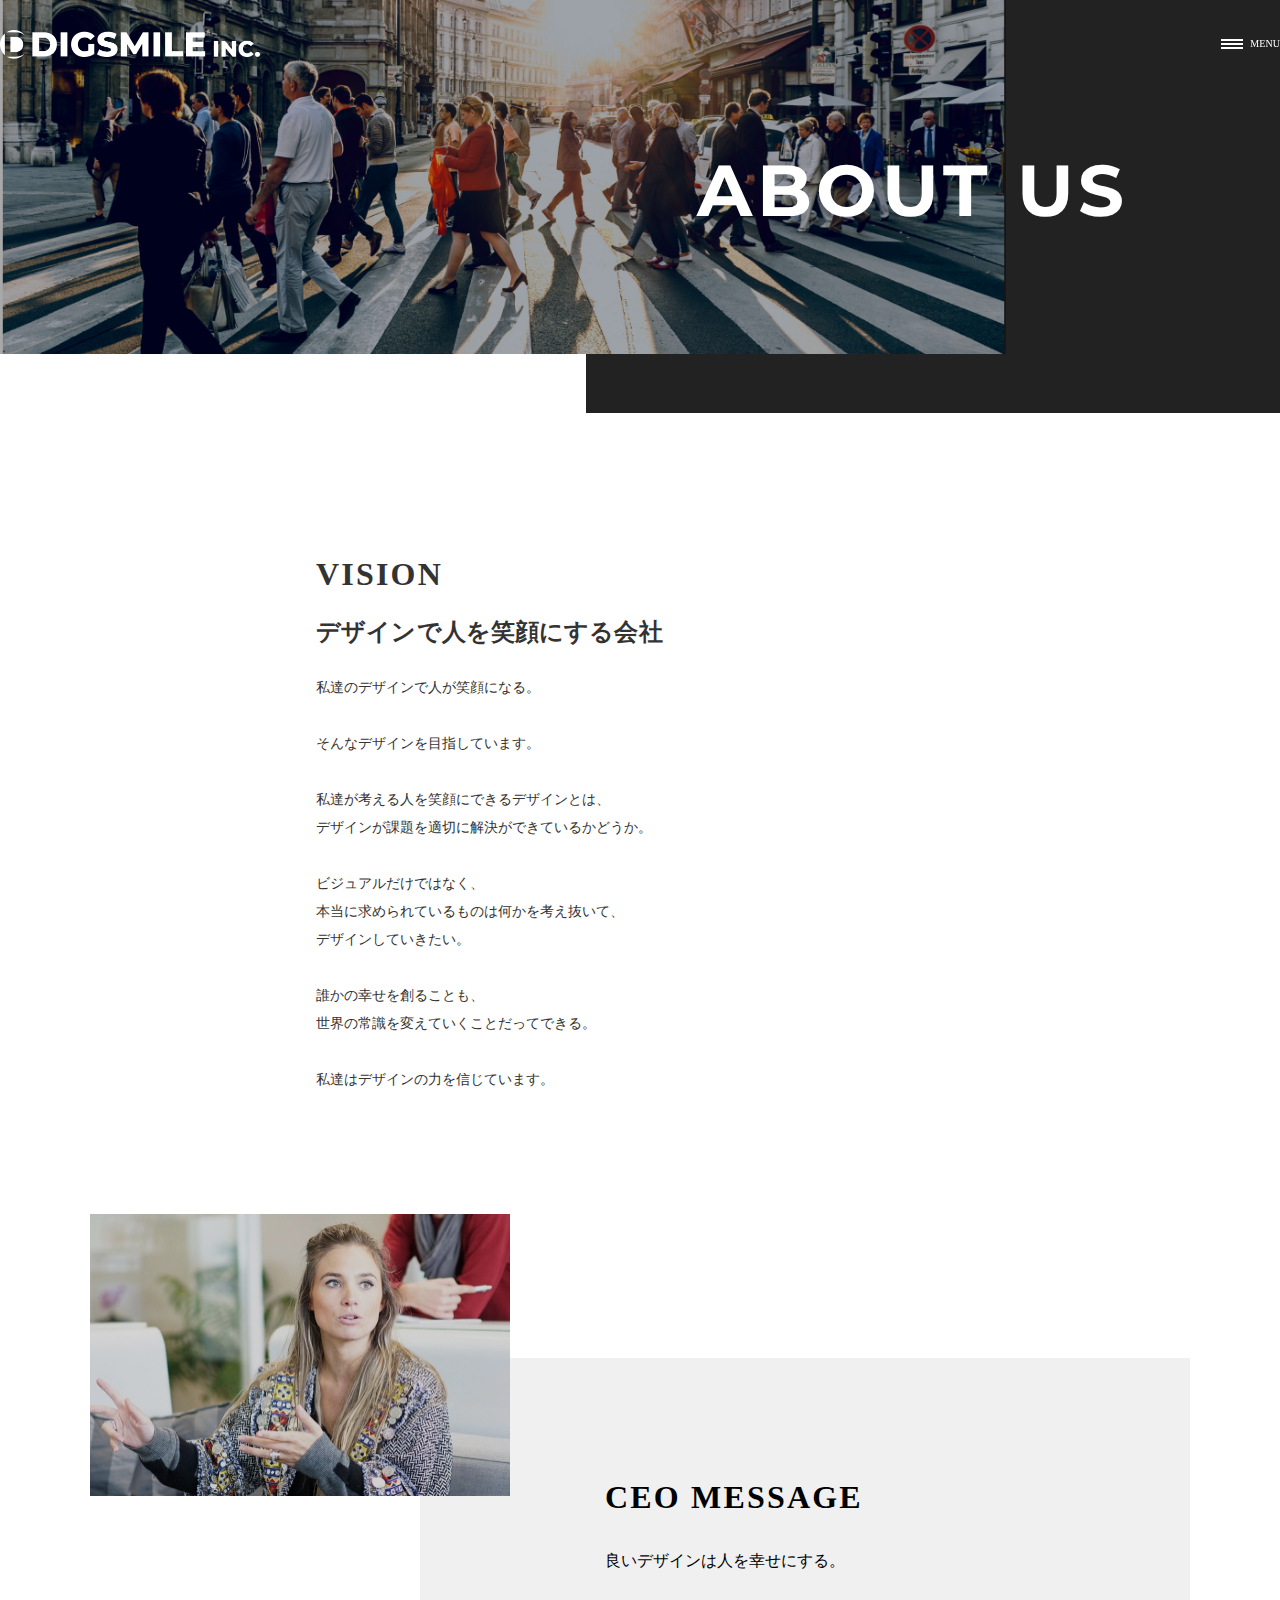
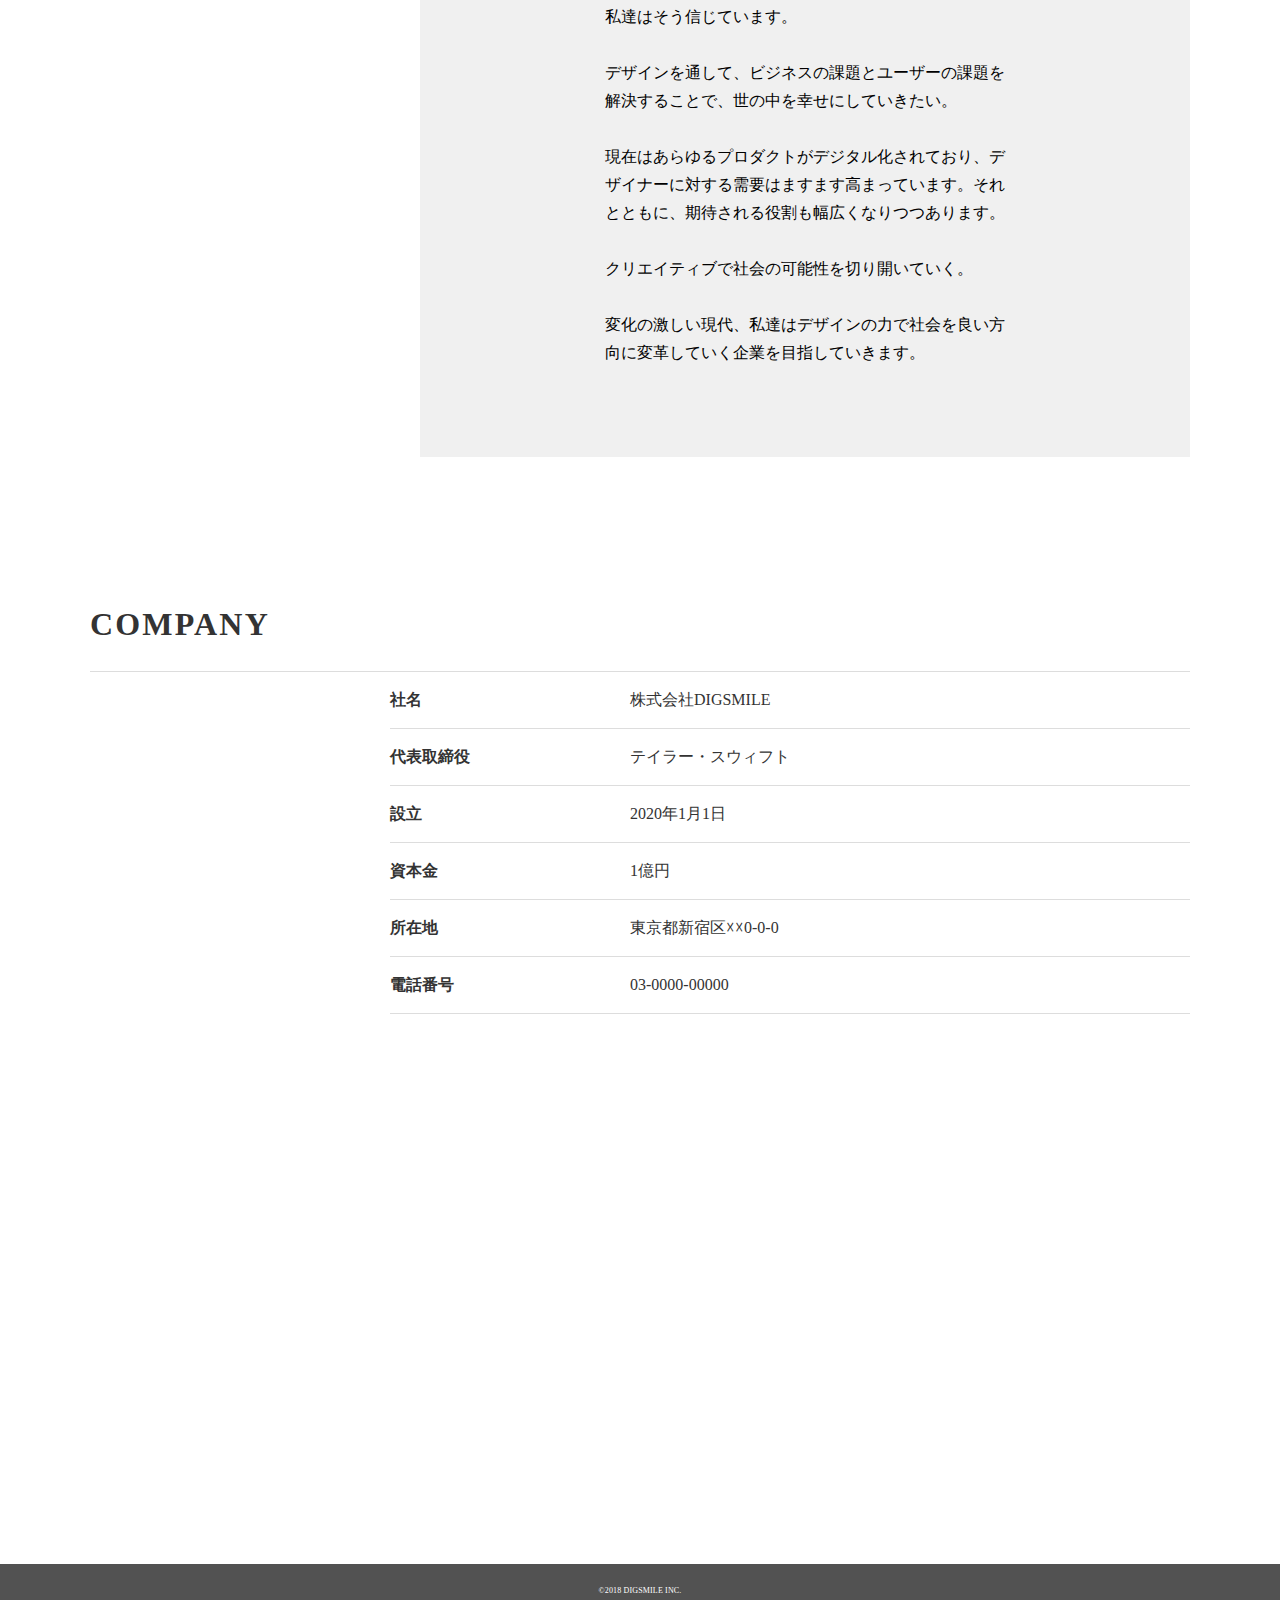
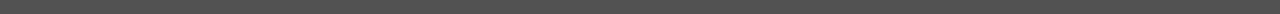
==== commit 6f62c482: "aboutページ　レスポンシブ 化完了" ====
--- a/html/about.html
+++ b/html/about.html
@@ -99,7 +99,7 @@
         <div class="message__wrapper">
           <div class="ceo__wrapper">
             <div class="ceo__inner">
-              <h3 class="content__title">CEO MESSAGE</h3>
+              <h3 class="content__title ceo__title">CEO MESSAGE</h3>
               <p class="ceo__text">
                 良いデザインは人を幸せにする。
                 <br>
@@ -115,7 +115,7 @@
                 変化の激しい現代、私達はデザインの力で社会を良い方向に変革していく企業を目指していきます。
               </p>
             </div>
-            </div>
+          </div>
           <div class="message__img">
             <img src="/img/about_img/ceo-img@2x.png" alt="CEOの画像">
           </div>
--- a/css/style.css
+++ b/css/style.css
@@ -933,7 +933,7 @@
 }
 
 /* About Page */
-.about_catch_position {
+.fv__catch__about {
   position: absolute;
   top: 33.64%;
   right: 11.82%;
@@ -964,29 +964,11 @@
   margin-top: 5px;
 }
 
-.company__map {
-  position: relative;
-  padding-bottom: 32.73%;
-  padding-top: 30px;
-  height: 0;
-  overflow: hidden;
-}
-
-.company__map iframe,
-.company__map object,
-.company__map embed {
-  position: absolute;
-  top: 0;
-  left: 0;
-  width: 100%;
-  height: 100%;
-}
-
 /* ------------------------------------
 レスポンシブ max-width: 768px;
 ------------------------------------- */
 @media screen and (max-width: 768px) {
-  .about_catch_position {
+  .fv__catch__about {
     margin-top: 0;
     top: 35.8%;
     right: 12.8%;
@@ -1010,9 +992,6 @@
     height: 615px;
     object-fit: cover;
   }
-  .company__map {
-    padding-bottom: 24.04%;
-  }
 }
 
 /* --------------------------------------
@@ -1022,7 +1001,7 @@
   .about_main_img {
     width: 287px;
   }
-  .about_main_img > img {
+  .about_main_img img {
     max-width: 100%;
     height: 387px;
     object-fit: cover;
@@ -1036,7 +1015,7 @@
     height: 449px;
     object-fit: cover;
   }
-  .about_position {
+  .fv__catch__about {
     position: absolute;
     top: 149px;
     right: 29px;
@@ -1077,7 +1056,7 @@
   }
 }
 
-@media screen and (max-width: 768px) {
+@media screen and (max-width: 375px) {
   .fv__catch__about {
     font-family: 'Montserrat ExtraBold';
     font-size: 52px;
@@ -1111,6 +1090,16 @@
   .vision__wrapper {
     padding: 80px 0;
     margin-left: 16.95%;
+  }
+  .vision__sub__title {
+    margin-bottom: 35px;
+  }
+}
+
+@media screen and (max-width: 375px) {
+  .vision__wrapper {
+    padding: 80px 0;
+    margin-left: 0;
   }
   .vision__sub__title {
     margin-bottom: 35px;
@@ -1188,15 +1177,6 @@
   max-width: 100%;
 }
 
-/* --------------------------------------
-レスポンシブ max-width: 768pxpx; 
-----------------------------------------*/
-@media screen and (max-width: 768px) {
-  .message__wrapper {
-    padding-bottom: 82px;
-  }
-}
-
 /* ---------------------------------
 font
 ---------------------------------- */
@@ -1207,7 +1187,13 @@
   letter-spacing: 0em;
 }
 
+/* --------------------------------------
+レスポンシブ max-width: 768pxpx; 
+----------------------------------------*/
 @media screen and (max-width: 768px) {
+  .message__wrapper {
+    padding-bottom: 82px;
+  }
   .message__img {
     position: absolute;
     top: 0;
@@ -1228,6 +1214,50 @@
   }
 }
 
+/* --------------------------------------
+レスポンシブ max-width: 375px; 
+----------------------------------------*/
+@media screen and (max-width: 375px) {
+  .message__wrapper {
+    position: static;
+    padding-bottom: 80px;
+  }
+  .message__img {
+    position: absolute;
+    top: 0;
+    left: 0;
+    width: 340px;
+    height: auto;
+  }
+  .message__img img {
+    max-width: 100%;
+  }
+  .ceo__wrapper {
+    padding-bottom: 80px;
+  }
+  .ceo__inner {
+    max-width: 345px;
+  }
+  .ceo__title {
+    text-align: center;
+  }
+  .ceo__text {
+    max-width: 288px;
+    margin: 0 auto;
+  }
+  /* font */
+  .ceo__title {
+    font-size: 31px;
+    line-height: 1.25806;
+    letter-spacing: 0.068em;
+  }
+  .ceo__text {
+    font-size: 14px;
+    line-height: 2;
+    letter-spacing: 0em;
+  }
+}
+
 .company__wrapper {
   display: flex;
   flex-direction: column;
@@ -1262,6 +1292,21 @@
 
 .company__map {
   margin-top: 40px;
+  position: relative;
+  padding-bottom: 32.73%;
+  padding-top: 30px;
+  height: 0;
+  overflow: hidden;
+}
+
+.company__map iframe,
+.company__map object,
+.company__map embed {
+  position: absolute;
+  top: 0;
+  left: 0;
+  width: 100%;
+  height: 100%;
 }
 
 @media screen and (max-width: 768px) {
@@ -1270,6 +1315,21 @@
   }
   .company__list {
     max-width: 678px;
+  }
+  .company__map {
+    padding-bottom: 24.04%;
+  }
+}
+
+/* --------------------------------------
+レスポンシブ max-width: 375px; 
+----------------------------------------*/
+@media screen and (max-width: 375px) {
+  .company__main__title {
+    padding-bottom: 30px;
+  }
+  .company__map {
+    padding-bottom: 136.15%;
   }
 }
 
@@ -1300,6 +1360,17 @@
   color: #333333;
 }
 
+/* --------------------------------------
+レスポンシブ max-width: 375px; 
+----------------------------------------*/
+@media screen and (max-width: 375px) {
+  .company__main__title {
+    font-size: 32px;
+    line-height: 1;
+    letter-spacing: 0.068em;
+  }
+}
+
 .contact__form__wrapper {
   padding: 120px 0;
 }
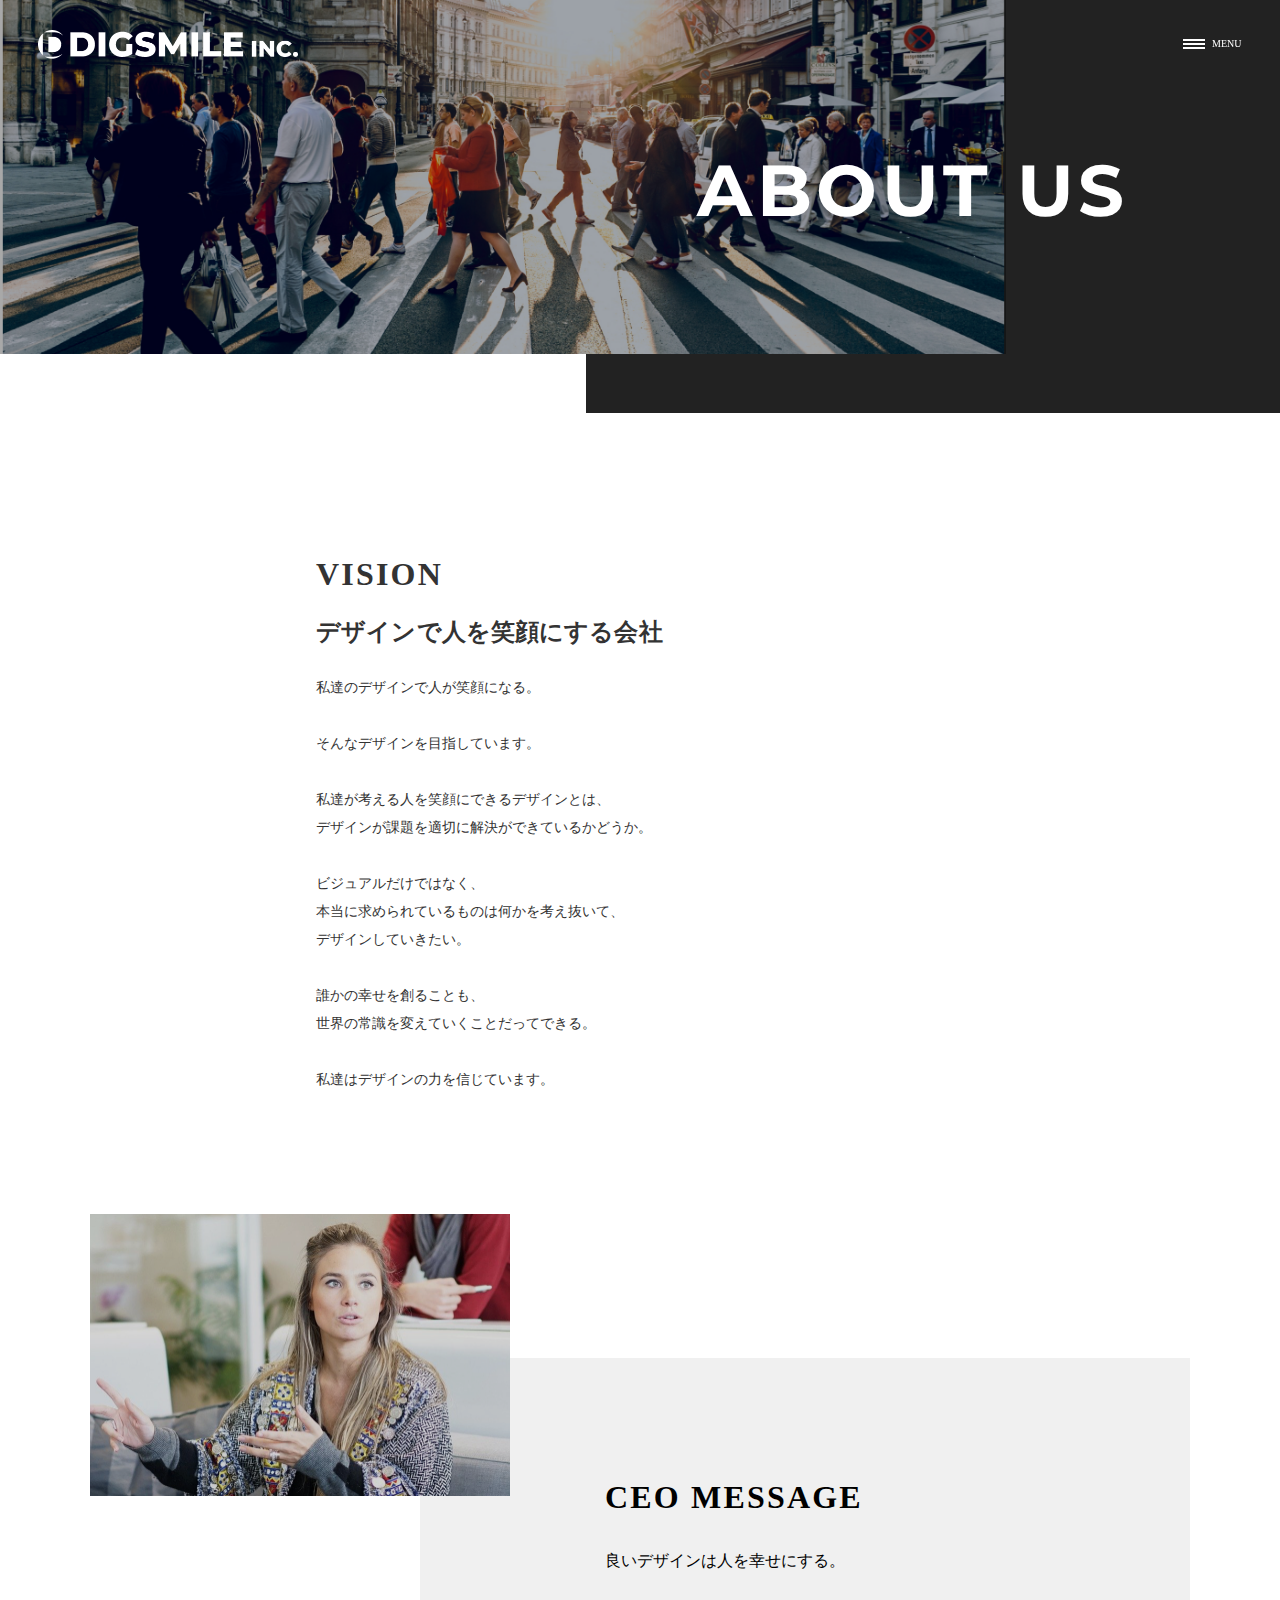
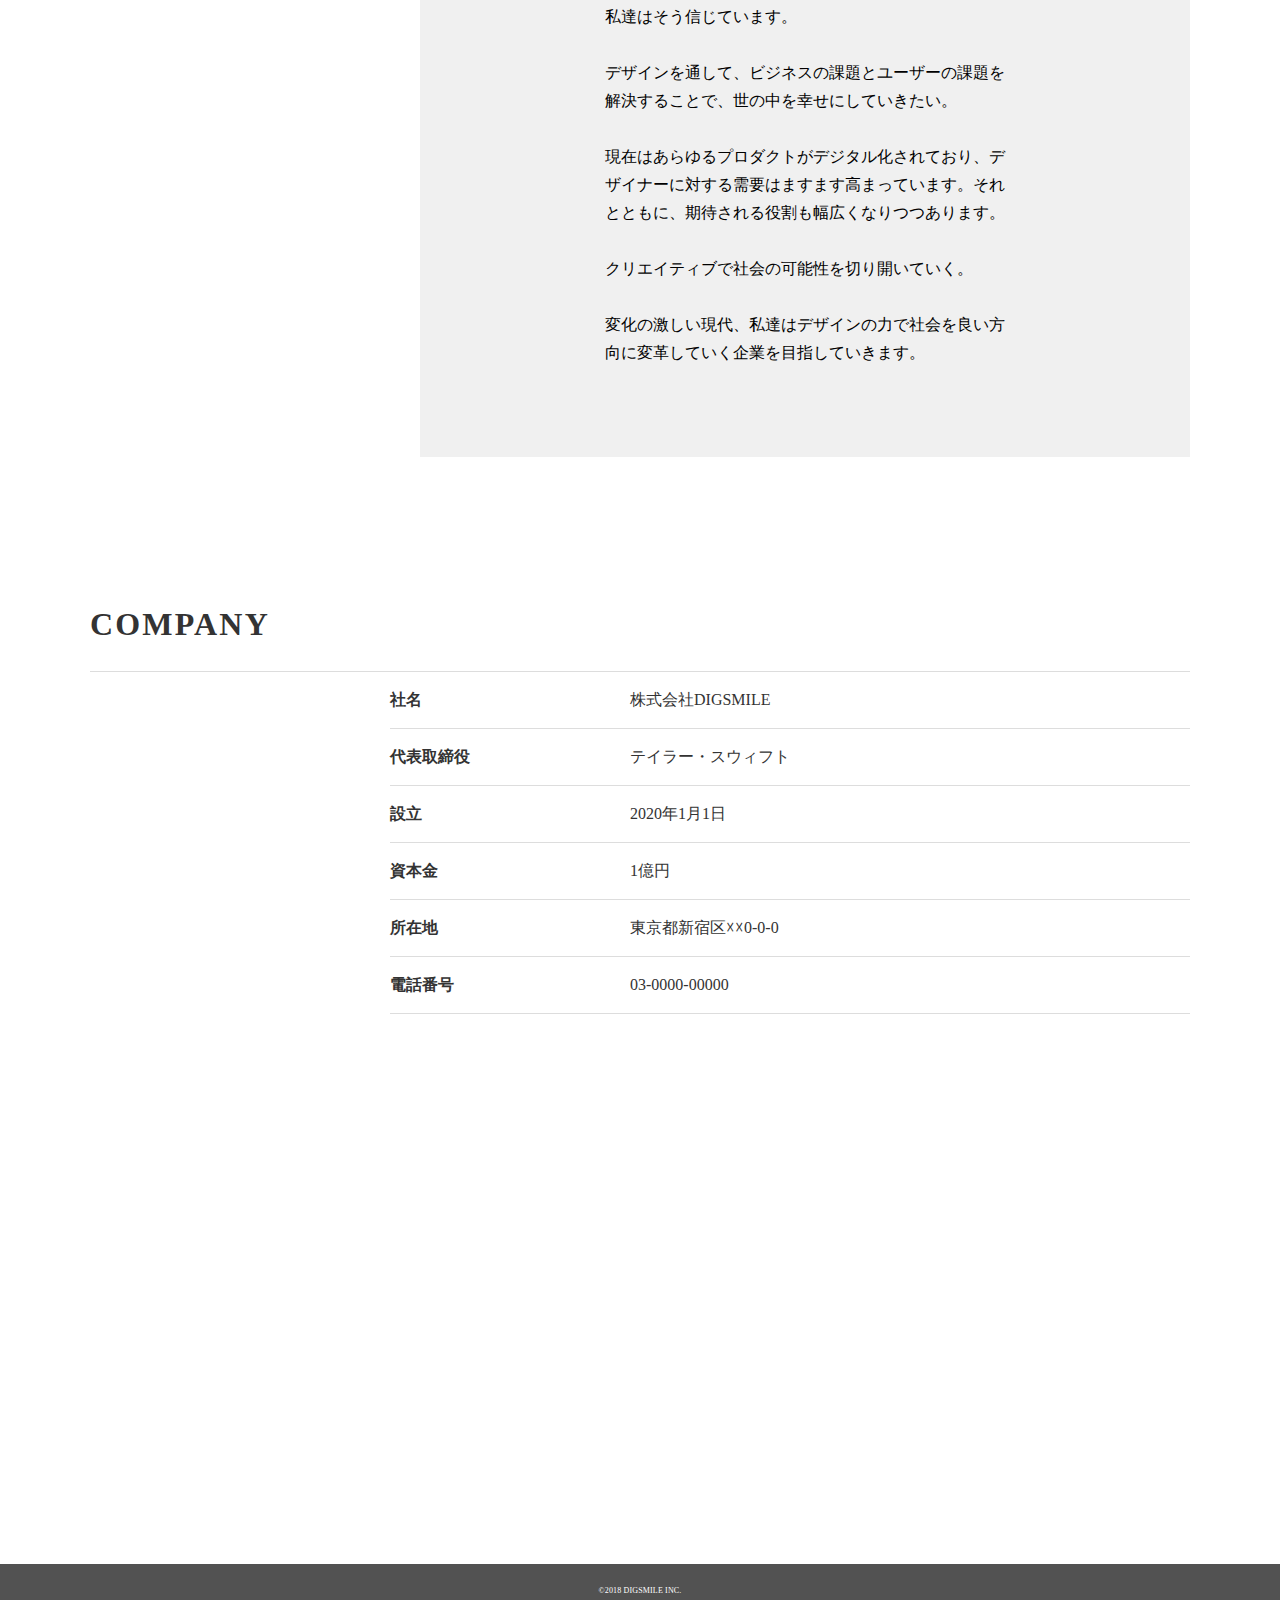
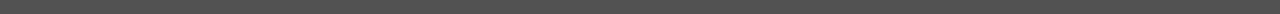
==== commit 63e8333d: "about contactページのヘッダーをindex.htmlのものに統一" ====
--- a/html/about.html
+++ b/html/about.html
@@ -12,43 +12,44 @@
 </head>
 <body>
   <header class="header__wrapper">
-    <div class="header__inner">
+    <h1 class="header__logo">
       <a href="#">
-        <h1 class="header__logo">
-          <img src="/img/site-logo@2x.png" alt="メインロゴの画像">
-        </h1>
+        <img src="/img/site-logo@2x.png" alt="メインロゴの画像">
       </a>
+    </h1>
+    <div class="menu__wrapper">
       <!-- //header__logo -->
-      <div class="menu__wrapper">
-        <div class="menu">
-          <span class="bar bar__top"></span>
-          <span class="bar bar__mid"></span>
-          <span class="bar bar__bottom"></span>
+      <div class="menu ">
+        <span class="bar bar__top"></span>
+        <span class="bar bar__mid"></span>
+        <span class="bar bar__bottom"></span>
+      </div>
+      <!-- //menu -->
+      <p class="menu__text">
+        MENU
+      </p>
+      <!-- //menu__text -->
+      <span class="menu__overray"></span>
+      <nav class="header__nav">
+        <div class="header__nav__inner">
+          <div class="header__logo__img">
+            <img src="/img/home_img/グループ 8@2x.png" alt="メインロゴの画像">
+          </div>
+          <!-- //header__logo__img -->
+          <ul class="header__list">
+            <li class="header__item"><a href="#">ABOUT US</a></li>
+            <li class="header__item"><a href="#">WORKS</a></li>
+            <li class="header__item"><a href="#">CULTURE</a></li>
+            <li class="header__item"><a href="#">TOPICS</a></li>
+            <li class="header__item"><a href="#">CONTACT</a></li>
+          </ul>
+          <!-- //header__list -->
         </div>
-        <!-- //menu -->
-        <p class="menu__text">
-          MENU
-        </p>
-        <!-- //menu__text -->
-      </div>
-      <!-- //menu__wrapper -->
-      <nav class="header__nav">
-        <div class="header__logo__img">
-          <img src="/img/home_img/グループ 8@2x.png" alt="メインロゴの画像">
-        </div>
-        <!-- //header__logo__img -->
-        <ul class="header__list">
-          <li class="header__item"><a href="#">ABOUT US</a></li>
-          <li class="header__item"><a href="#">WORKS</a></li>
-          <li class="header__item"><a href="#">CULTURE</a></li>
-          <li class="header__item"><a href="#">TOPICS</a></li>
-          <li class="header__item"><a href="#">CONTACT</a></li>
-        </ul>
-        <!-- //header__list -->
+        <!-- //header__nav__inner -->
       </nav>
       <!-- //header__nav -->
     </div>
-    <!-- //header__inner -->
+    <!-- //menu__wrapper -->
   </header>
   <!-- //header__wrapper -->
   <main class="main">
--- a/css/style.css
+++ b/css/style.css
@@ -268,28 +268,29 @@
 /* Home Page */
 .header__wrapper {
   position: fixed;
-  z-index: 3;
   width: 100%;
-  padding: 30px 0;
-}
-
-.header__inner {
+  padding: 30px 3vw;
+  z-index: 2;
   display: flex;
   justify-content: space-between;
   align-items: center;
-  max-width: 1324px;
-  margin: 0 auto;
 }
 
 .header__logo {
   width: 260px;
   height: auto;
   display: flex;
+  line-height: 0;
 }
 
 .header__logo img {
-  max-width: 100%;
+  width: 100%;
   object-fit: cover;
+  vertical-align: bottom;
+}
+
+.header__logo > a {
+  display: block;
 }
 
 .fv__text__1 {
@@ -315,9 +316,9 @@
   width: 1.375rem;
   height: 0.625rem;
   position: relative;
-  z-index: 3;
   border: none;
   margin-right: 7px;
+  z-index: 4;
 }
 
 .bar {
@@ -332,15 +333,18 @@
 
 .bar__top {
   top: 0px;
+  transition: transform .3s;
 }
 
 .bar__mid {
   top: 50%;
   transform: translate(-50%, -50%);
+  transition: transform .3s;
 }
 
 .bar__bottom {
   bottom: 0px;
+  transition: transform .3s;
 }
 
 .menu__text {
@@ -350,24 +354,84 @@
 
 /* ハンバーガーメニューの閉じる挙動
 ------------------------------------------- */
-.menu.close .bar__top {
-  transform: translate(-50%, 10px) rotate(45deg);
+.menu.open .bar__top {
+  transform: translate(-50%, 3px) rotate(45deg);
   transition: transform .3s;
 }
 
-.menu.close .bar__mid {
+.menu.open .bar__mid {
   opacity: 0;
   transition: opacity .3s;
 }
 
-.menu.close .bar__bottom {
-  transform: translate(-50%, -13px) rotate(-45deg);
+.menu.open .bar__bottom {
+  transform: translate(-50%, -5px) rotate(-45deg);
   transition: transform .3s;
 }
 
-/* ------------------------------
-SP画面
-------------------------------- */
+/* ハンバーガーメニューの全画面表示
+------------------------------------------- */
+.menu__overray {
+  display: none;
+  width: 100vw;
+  height: 100vh;
+  position: fixed;
+  top: 0;
+  right: 0;
+  z-index: 1;
+  background-color: #222222;
+  opacity: 0.6;
+}
+
+.header__nav {
+  display: block;
+  position: fixed;
+  top: 0;
+  right: -35.3vw;
+  z-index: 3;
+  width: 35.3vw;
+  height: 100vh;
+  background-color: #1B1310;
+}
+
+.header__nav__inner {
+  padding-top: 180px;
+}
+
+.header__logo__img {
+  max-width: 41.5px;
+  margin: 0 auto 40px;
+}
+
+.header__logo__img img {
+  width: 100%;
+}
+
+.header__list {
+  display: flex;
+  flex-direction: column;
+  align-items: center;
+  justify-content: center;
+  z-index: 3;
+}
+
+.header__nav.header__list {
+  display: block;
+  transform: translate(-50%, -50%);
+}
+
+.header__item {
+  margin-bottom: 40px;
+}
+
+.header__item a {
+  color: #ffff;
+}
+
+body.noscroll {
+  overflow: hidden;
+}
+
 /* font
 ----------------------------------- */
 .menu__text {
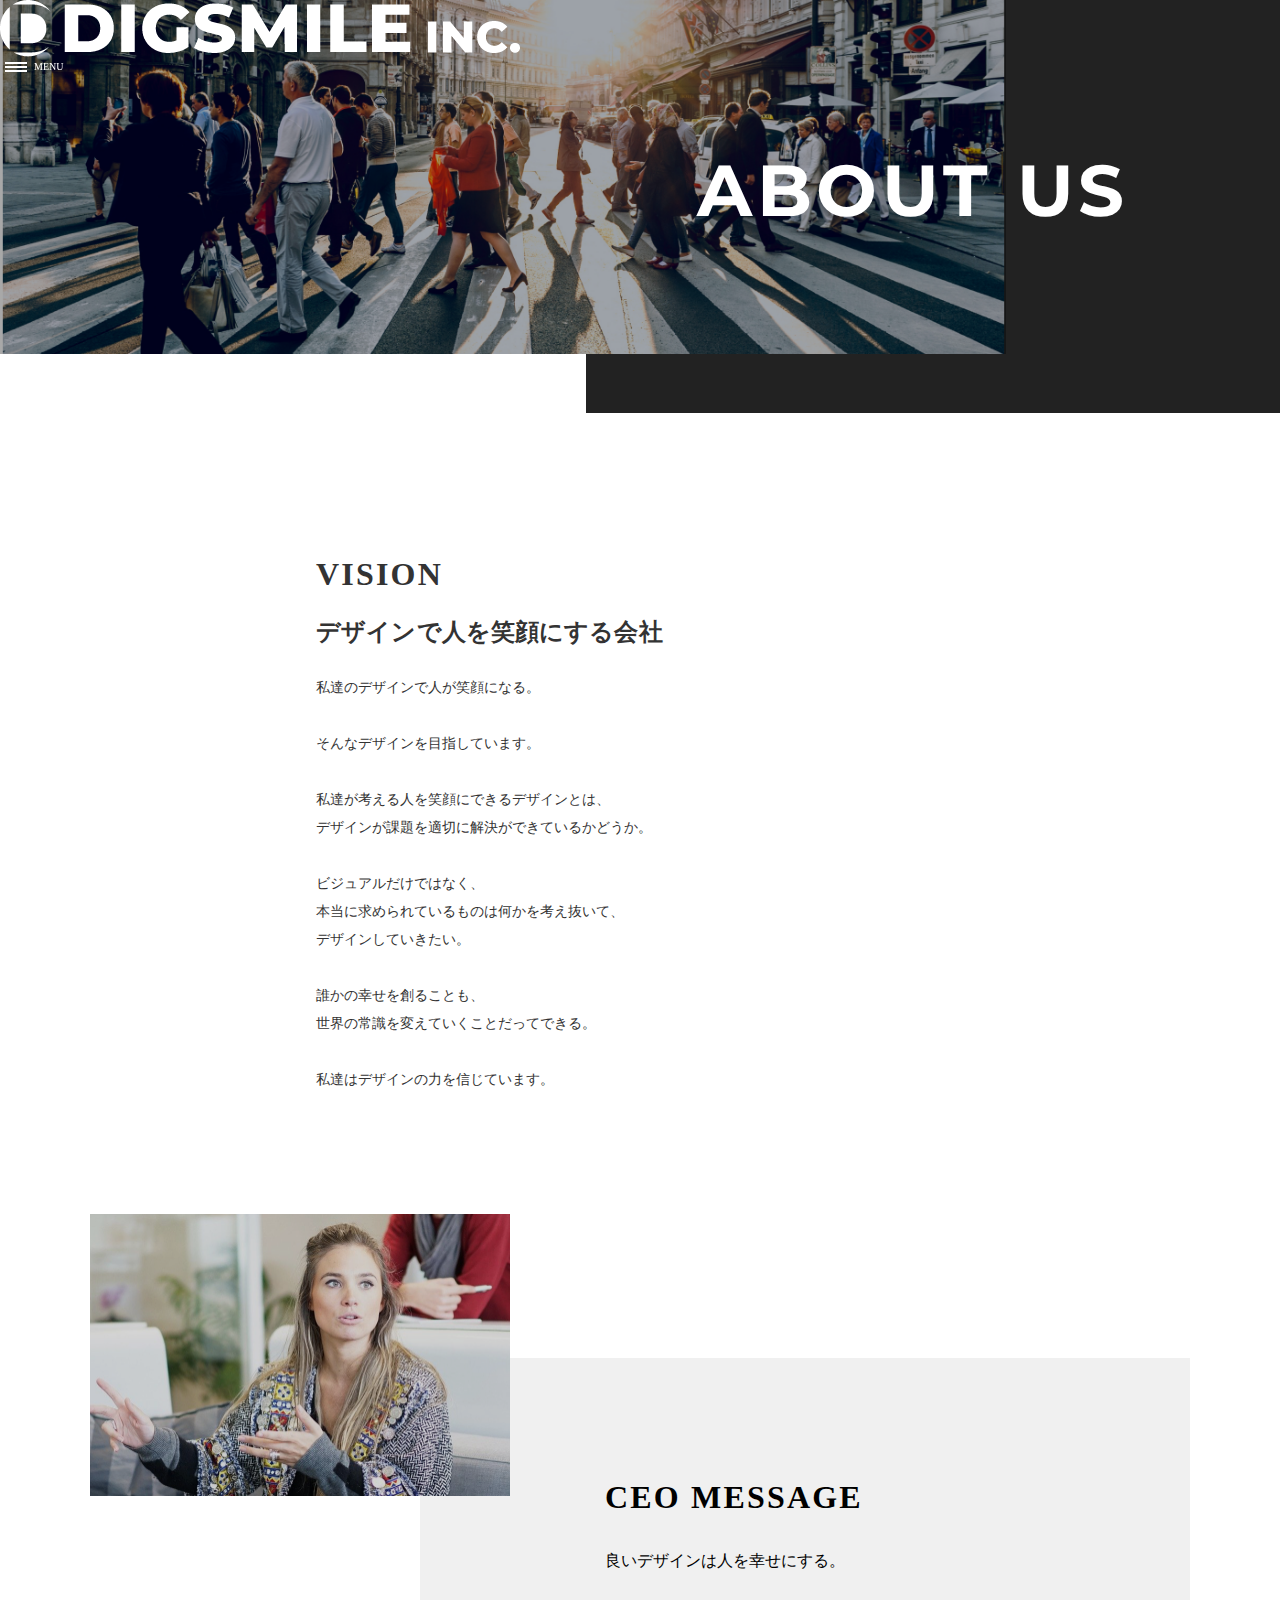
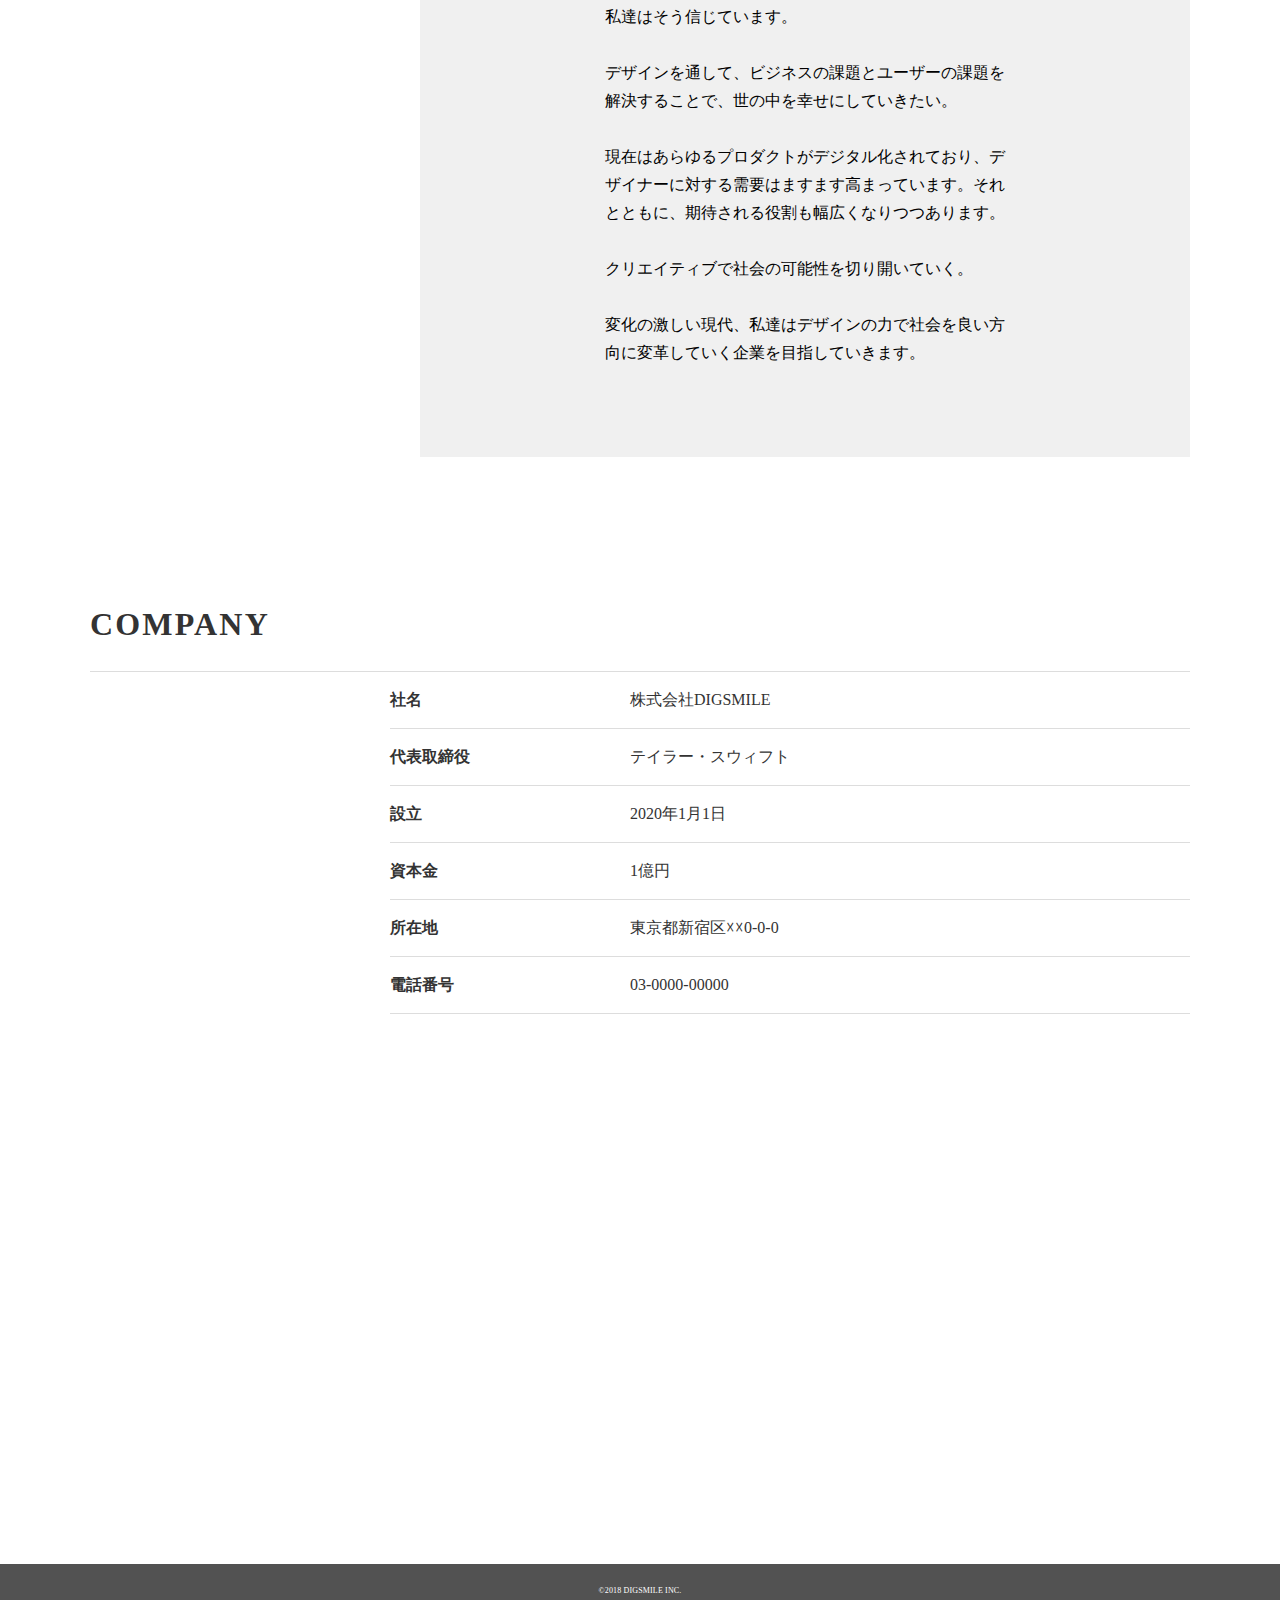
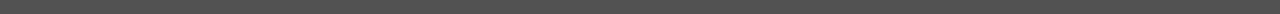
==== commit 0a802a08: "header スクロール時のカラー変化　追加" ====
--- a/html/about.html
+++ b/html/about.html
@@ -13,7 +13,7 @@
 <body>
   <header class="header__wrapper">
     <h1 class="header__logo">
-      <a href="#">
+      <a href="/html/index.html">
         <img src="/img/site-logo@2x.png" alt="メインロゴの画像">
       </a>
     </h1>
@@ -29,27 +29,27 @@
         MENU
       </p>
       <!-- //menu__text -->
-      <span class="menu__overray"></span>
-      <nav class="header__nav">
-        <div class="header__nav__inner">
-          <div class="header__logo__img">
-            <img src="/img/home_img/グループ 8@2x.png" alt="メインロゴの画像">
-          </div>
-          <!-- //header__logo__img -->
-          <ul class="header__list">
-            <li class="header__item"><a href="#">ABOUT US</a></li>
-            <li class="header__item"><a href="#">WORKS</a></li>
-            <li class="header__item"><a href="#">CULTURE</a></li>
-            <li class="header__item"><a href="#">TOPICS</a></li>
-            <li class="header__item"><a href="#">CONTACT</a></li>
-          </ul>
-          <!-- //header__list -->
-        </div>
-        <!-- //header__nav__inner -->
-      </nav>
-      <!-- //header__nav -->
     </div>
     <!-- //menu__wrapper -->
+    <span class="menu__overray"></span>
+    <nav class="header__nav">
+      <div class="header__nav__inner">
+        <div class="header__logo__img">
+          <img src="/img/home_img/グループ 8@2x.png" alt="メインロゴの画像">
+        </div>
+        <!-- //header__logo__img -->
+        <ul class="header__list">
+          <li class="header__item"><a href="/html/about.html">ABOUT US</a></li>
+          <li class="header__item"><a href="/html/index.html/#works">WORKS</a></li>
+          <li class="header__item"><a href="/html/index.html/#culture">CULTURE</a></li>
+          <li class="header__item"><a href="/html/index.html/#topics">TOPICS</a></li>
+          <li class="header__item"><a href="/html/contact.html">CONTACT</a></li>
+        </ul>
+        <!-- //header__list -->
+      </div>
+      <!-- //header__nav__inner -->
+    </nav>
+    <!-- //header__nav -->
   </header>
   <!-- //header__wrapper -->
   <main class="main">
--- a/css/style.css
+++ b/css/style.css
@@ -269,24 +269,21 @@
 .header__wrapper {
   position: fixed;
   width: 100%;
-  padding: 30px 3vw;
   z-index: 2;
+}
+
+.header__inner {
   display: flex;
   justify-content: space-between;
   align-items: center;
+  padding: 30px 3vw;
 }
 
 .header__logo {
-  width: 260px;
   height: auto;
   display: flex;
   line-height: 0;
-}
-
-.header__logo img {
-  width: 100%;
-  object-fit: cover;
-  vertical-align: bottom;
+  display: flex;
 }
 
 .header__logo > a {
@@ -308,17 +305,19 @@
 .menu__wrapper {
   display: flex;
   align-items: center;
+  padding: 5px;
+  cursor: pointer;
+  z-index: 4;
 }
 
 /* ハンバーガーメニュー
 --------------------------- */
 .menu {
+  position: relative;
   width: 1.375rem;
   height: 0.625rem;
-  position: relative;
   border: none;
   margin-right: 7px;
-  z-index: 4;
 }
 
 .bar {
@@ -434,6 +433,24 @@
 
 /* font
 ----------------------------------- */
+.site__logo__main,
+.site__logo__inc {
+  font-family: Montserrat ExtraBold;
+  color: #fff;
+}
+
+.site__logo__main {
+  font-size: 34px;
+  line-height: 1;
+  letter-spacing: 0.005em;
+}
+
+.site__logo__inc {
+  font-size: 22px;
+  line-height: 1;
+  letter-spacing: 0.005em;
+}
+
 .menu__text {
   font-family: Montserrat ExtraBold;
   font-size: 10px;
@@ -476,13 +493,13 @@
 }
 
 .fv__sub__img {
-  width: 54.2%;
+  max-width: 54.2%;
   height: 740px;
   margin-left: auto;
 }
 
 .fv__sub__img img {
-  max-width: 100%;
+  width: 100%;
   height: 100%;
   object-fit: cover;
 }
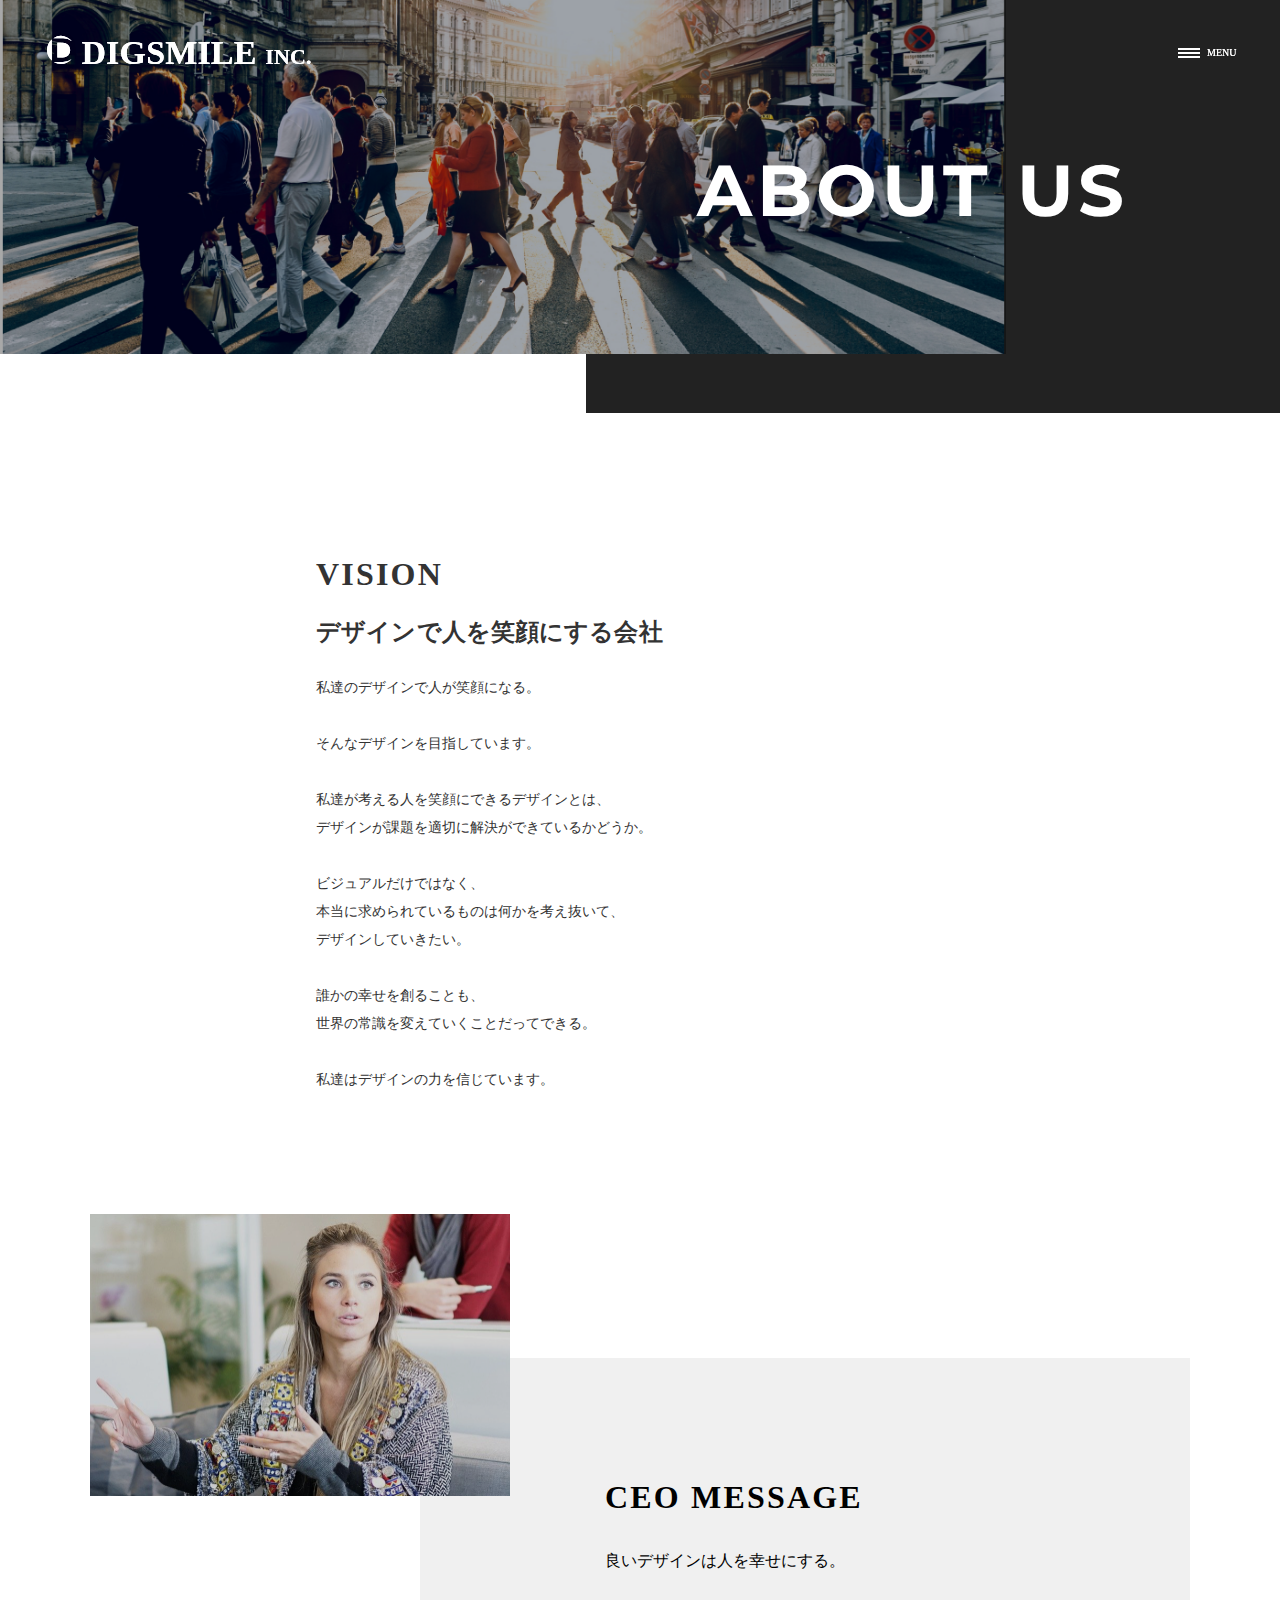
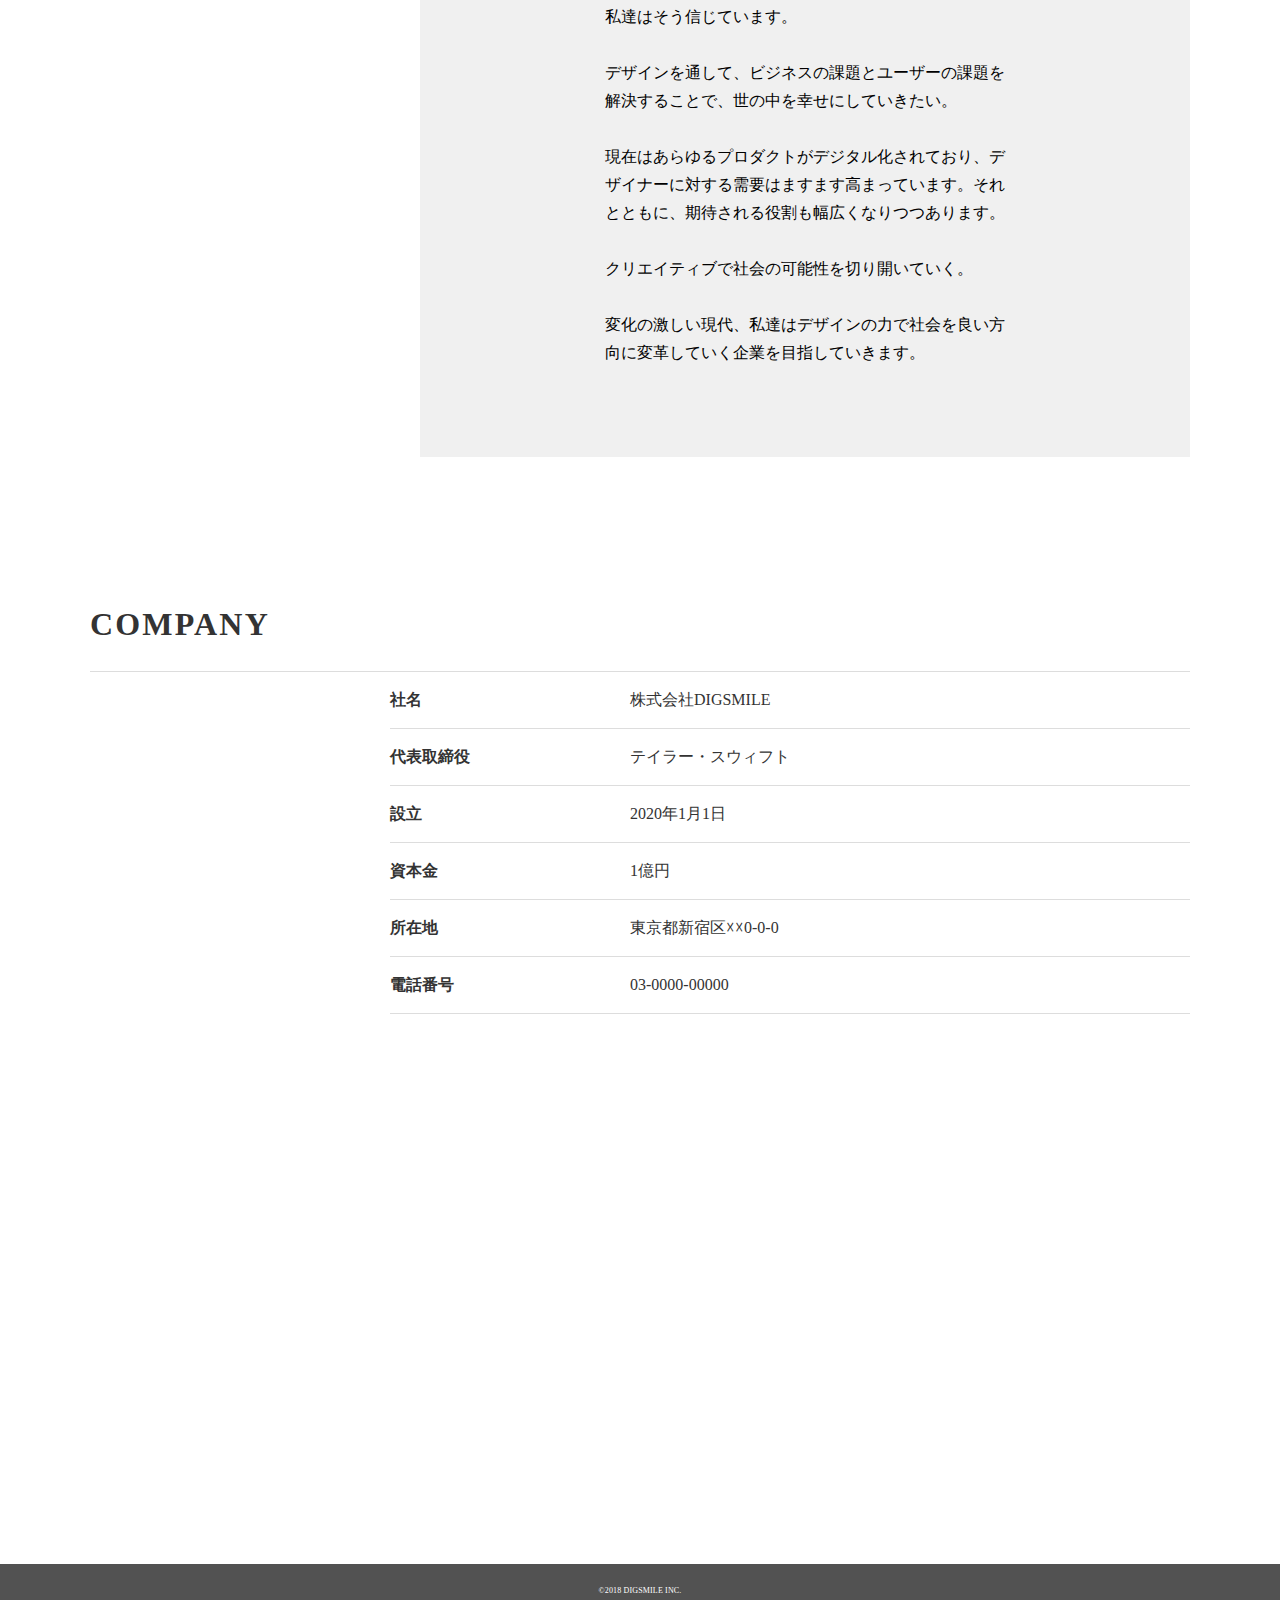
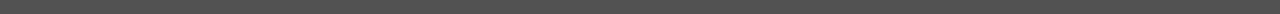
==== commit e8939098: "ヘッダーの色をスクロール変化させる ハンバーガーメニューの色変更" ====
--- a/html/about.html
+++ b/html/about.html
@@ -12,44 +12,108 @@
 </head>
 <body>
   <header class="header__wrapper">
-    <h1 class="header__logo">
-      <a href="/html/index.html">
-        <img src="/img/site-logo@2x.png" alt="メインロゴの画像">
-      </a>
-    </h1>
-    <div class="menu__wrapper">
+    <div class="header__inner">
+      <h1 class="header__logo">
+        <a href="/html/index.html">
+          <!-- <img src="/img/site-logo@2x.png" alt="メインロゴの画像"> -->
+          <svg xmlns="http://www.w3.org/2000/svg" xmlns:xlink="http://www.w3.org/1999/xlink" width="43.009" height="46" viewBox="0 0 43.009 46"><defs><style>.a{fill:#fff;}.b{filter:url(#a);}</style><filter id="a" x="0" y="0" width="43.009" height="46" filterUnits="userSpaceOnUse"><feOffset dy="3" input="SourceAlpha"/><feGaussianBlur stdDeviation="3" result="b"/><feFlood flood-opacity="0.161"/><feComposite operator="in" in2="b"/><feComposite in="SourceGraphic"/></filter></defs><g class="b" transform="matrix(1, 0, 0, 1, 0, 0)"><path class="a" d="M14,35a13.979,13.979,0,0,1-7.215-2h8.848a14.3,14.3,0,0,0,8.847-2.719A14.014,14.014,0,0,1,14,35ZM4.822,31.572h0a14,14,0,0,1,0-21.143V31.572Zm10.54-3.094H10.33V13.722h5.032a8.13,8.13,0,0,1,5.682,1.98,7.153,7.153,0,0,1,2.138,5.4,7.154,7.154,0,0,1-2.138,5.4A8.13,8.13,0,0,1,15.362,28.478Zm9.645-16.127A13.96,13.96,0,0,0,15.634,9.2H6.463a14.02,14.02,0,0,1,13.76-.744,14.136,14.136,0,0,1,4.785,3.894Z" transform="translate(9 -1)"/></g></svg>
+          <p class="site__logo__wrapper">
+            <span class="site__logo__main">
+              DIGSMILE
+            </span>
+            <span class="site__logo__inc">INC.</span>        
+          </p>
+        </a>
+      </h1>
       <!-- //header__logo -->
-      <div class="menu ">
-        <span class="bar bar__top"></span>
-        <span class="bar bar__mid"></span>
-        <span class="bar bar__bottom"></span>
-      </div>
-      <!-- //menu -->
-      <p class="menu__text">
-        MENU
-      </p>
-      <!-- //menu__text -->
+      <div class="menu__wrapper">
+        <div class="menu ">
+          <span class="bar bar__top"></span>
+          <span class="bar bar__mid"></span>
+          <span class="bar bar__bottom"></span>
+        </div>
+        <!-- //menu -->
+        <p class="menu__text">
+          MENU
+        </p>
+        <!-- //menu__text -->
+      </div>
+      <!-- //menu__wrapper -->
+      <span class="menu__overray"></span>
+      <nav class="header__nav">
+        <div class="header__nav__inner">
+          <div class="header__logo__img">
+            <img src="/img/home_img/グループ 8@2x.png" alt="メインロゴの画像">
+          </div>
+          <!-- //header__logo__img -->
+          <ul class="header__list">
+            <li class="header__item"><a href="/html/about.html">ABOUT US</a></li>
+            <li class="header__item"><a href="/html/index.html/#works">WORKS</a></li>
+            <li class="header__item"><a href="/html/index.html/#culture">CULTURE</a></li>
+            <li class="header__item"><a href="/html/index.html/#topics">TOPICS</a></li>
+            <li class="header__item"><a href="/html/contact.html">CONTACT</a></li>
+          </ul>
+          <!-- //header__list -->
+        </div>
+        <!-- //header__nav__inner -->
+      </nav>
+      <!-- //header__nav -->
     </div>
-    <!-- //menu__wrapper -->
-    <span class="menu__overray"></span>
-    <nav class="header__nav">
-      <div class="header__nav__inner">
-        <div class="header__logo__img">
-          <img src="/img/home_img/グループ 8@2x.png" alt="メインロゴの画像">
-        </div>
-        <!-- //header__logo__img -->
-        <ul class="header__list">
-          <li class="header__item"><a href="/html/about.html">ABOUT US</a></li>
-          <li class="header__item"><a href="/html/index.html/#works">WORKS</a></li>
-          <li class="header__item"><a href="/html/index.html/#culture">CULTURE</a></li>
-          <li class="header__item"><a href="/html/index.html/#topics">TOPICS</a></li>
-          <li class="header__item"><a href="/html/contact.html">CONTACT</a></li>
-        </ul>
-        <!-- //header__list -->
-      </div>
-      <!-- //header__nav__inner -->
-    </nav>
-    <!-- //header__nav -->
+  </header>
+  <!-- //header__wrapper -->
+  <link href="https://fonts.googleapis.com/css2?family=Montserrat:wght@500;700;800&family=Noto+Sans&family=Noto+Sans+JP:wght@400;700&display=swap" rel="stylesheet">
+  <link rel="stylesheet" type="text/css" href="/css/style.css">
+</head>
+<body>
+  <header class="header__wrapper">
+    <div class="header__inner">
+      <h1 class="header__logo">
+        <a href="/html/index.html">
+          <!-- <img src="/img/site-logo@2x.png" alt="メインロゴの画像"> -->
+          <svg xmlns="http://www.w3.org/2000/svg" xmlns:xlink="http://www.w3.org/1999/xlink" width="43.009" height="46" viewBox="0 0 43.009 46"><defs><style>.a{fill:#fff;}.b{filter:url(#a);}</style><filter id="a" x="0" y="0" width="43.009" height="46" filterUnits="userSpaceOnUse"><feOffset dy="3" input="SourceAlpha"/><feGaussianBlur stdDeviation="3" result="b"/><feFlood flood-opacity="0.161"/><feComposite operator="in" in2="b"/><feComposite in="SourceGraphic"/></filter></defs><g class="b" transform="matrix(1, 0, 0, 1, 0, 0)"><path class="a" d="M14,35a13.979,13.979,0,0,1-7.215-2h8.848a14.3,14.3,0,0,0,8.847-2.719A14.014,14.014,0,0,1,14,35ZM4.822,31.572h0a14,14,0,0,1,0-21.143V31.572Zm10.54-3.094H10.33V13.722h5.032a8.13,8.13,0,0,1,5.682,1.98,7.153,7.153,0,0,1,2.138,5.4,7.154,7.154,0,0,1-2.138,5.4A8.13,8.13,0,0,1,15.362,28.478Zm9.645-16.127A13.96,13.96,0,0,0,15.634,9.2H6.463a14.02,14.02,0,0,1,13.76-.744,14.136,14.136,0,0,1,4.785,3.894Z" transform="translate(9 -1)"/></g></svg>
+          <p class="site__logo__wrapper">
+            <span class="site__logo__main">
+              DIGSMILE
+            </span>
+            <span class="site__logo__inc">INC.</span>        
+          </p>
+        </a>
+      </h1>
+      <!-- //header__logo -->
+      <div class="menu__wrapper">
+        <div class="menu ">
+          <span class="bar bar__top"></span>
+          <span class="bar bar__mid"></span>
+          <span class="bar bar__bottom"></span>
+        </div>
+        <!-- //menu -->
+        <p class="menu__text">
+          MENU
+        </p>
+        <!-- //menu__text -->
+      </div>
+      <!-- //menu__wrapper -->
+      <span class="menu__overray"></span>
+      <nav class="header__nav">
+        <div class="header__nav__inner">
+          <div class="header__logo__img">
+            <img src="/img/home_img/グループ 8@2x.png" alt="メインロゴの画像">
+          </div>
+          <!-- //header__logo__img -->
+          <ul class="header__list">
+            <li class="header__item"><a href="/html/about.html">ABOUT US</a></li>
+            <li class="header__item"><a href="/html/index.html/#works">WORKS</a></li>
+            <li class="header__item"><a href="/html/index.html/#culture">CULTURE</a></li>
+            <li class="header__item"><a href="/html/index.html/#topics">TOPICS</a></li>
+            <li class="header__item"><a href="/html/contact.html">CONTACT</a></li>
+          </ul>
+          <!-- //header__list -->
+        </div>
+        <!-- //header__nav__inner -->
+      </nav>
+      <!-- //header__nav -->
+    </div>
+    <!-- //header__inner -->
   </header>
   <!-- //header__wrapper -->
   <main class="main">
--- a/css/style.css
+++ b/css/style.css
@@ -273,21 +273,27 @@
 }
 
 .header__inner {
+  padding: 30px 3vw;
   display: flex;
   justify-content: space-between;
   align-items: center;
-  padding: 30px 3vw;
 }
 
 .header__logo {
   height: auto;
   display: flex;
+  align-items: center;
   line-height: 0;
-  display: flex;
 }
 
 .header__logo > a {
   display: block;
+  display: flex;
+  align-items: center;
+}
+
+.mein__logo__img {
+  vertical-align: bottom;
 }
 
 .fv__text__1 {
--- a/css/style.css
+++ b/css/style.css
@@ -273,21 +273,27 @@
 }
 
 .header__inner {
+  padding: 30px 3vw;
   display: flex;
   justify-content: space-between;
   align-items: center;
-  padding: 30px 3vw;
 }
 
 .header__logo {
   height: auto;
   display: flex;
+  align-items: center;
   line-height: 0;
-  display: flex;
 }
 
 .header__logo > a {
   display: block;
+  display: flex;
+  align-items: center;
+}
+
+.mein__logo__img {
+  vertical-align: bottom;
 }
 
 .fv__text__1 {
